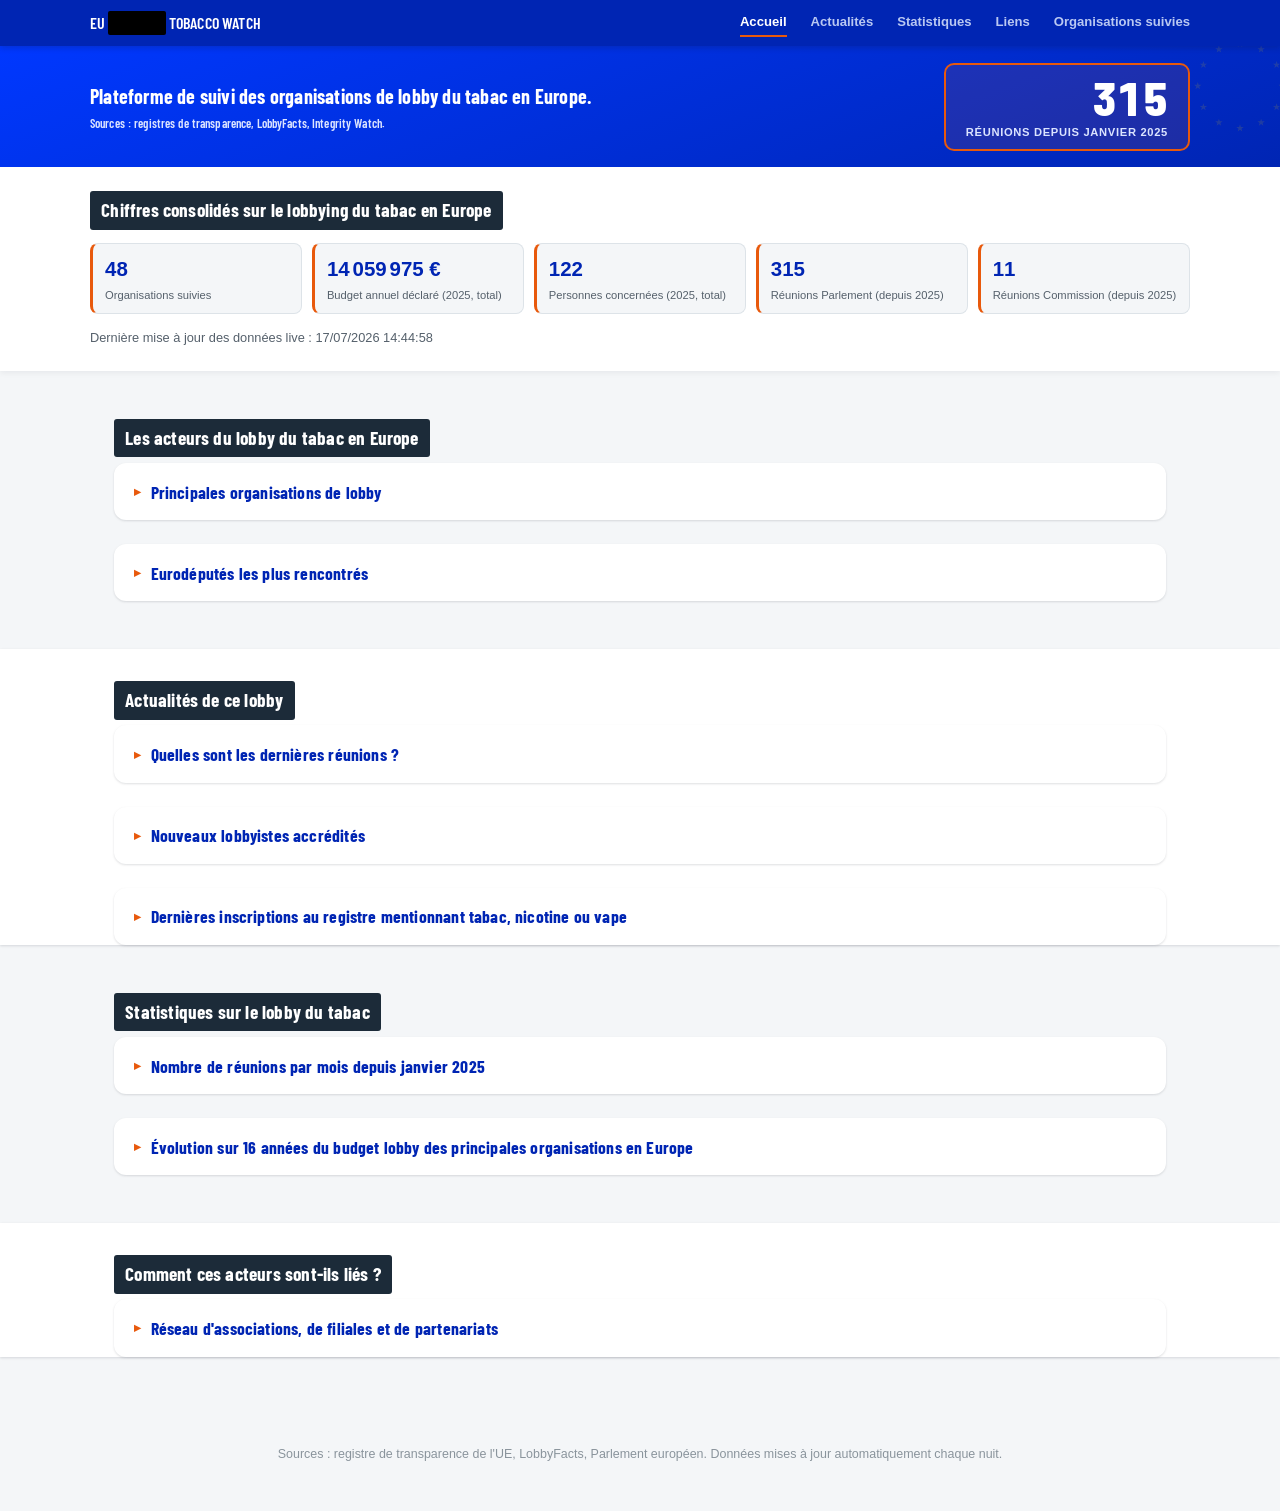
==== index.html @ c58e6724 "Ajoute la section "Comment ces acteurs sont-ils liés ?" (graphe D3) Nouvelle bande (blanche, apres S" ====
<!doctype html>
<html lang="fr">
<head>
<meta charset="utf-8">
<meta name="viewport" content="width=device-width, initial-scale=1">
<title>EU Tobacco Lobby Watch</title>
<link rel="preconnect" href="https://fonts.googleapis.com">
<link rel="preconnect" href="https://fonts.gstatic.com" crossorigin>
<link href="https://fonts.googleapis.com/css2?family=Barlow+Condensed:wght@600;700&display=swap" rel="stylesheet">
<link rel="stylesheet" href="styles.css">
<script src="https://d3js.org/d3.v7.min.js"></script>
<style>
  table.meps-table tbody td.rank {
    font-weight: 700;
    color: var(--blue-dark);
    width: 3rem;
  }
  .chart-axis-line { stroke: var(--grey-border); stroke-width: 1; }
</style>
</head>
<body>

<nav class="site-nav" id="top">
  <div class="banner-inner">
    <a href="index.html" class="nav-brand">EU <span class="redacted">████</span> TOBACCO WATCH</a>
    <div class="nav-links">
      <a href="#top" class="nav-link active">Accueil</a>
      <a href="#actualites" class="nav-link">Actualités</a>
      <a href="#statistiques" class="nav-link">Statistiques</a>
      <a href="#liens" class="nav-link">Liens</a>
      <a href="organisations.html" class="nav-link">Organisations suivies</a>
    </div>
  </div>
</nav>

<div class="banner">
  <svg class="banner-watermark" viewBox="0 0 200 200" aria-hidden="true" focusable="false">
    <defs>
      <polygon id="eu-star" points="0,-6 1.4,-1.9 5.7,-1.9 2.3,0.7 3.5,4.9 0,2.3 -3.5,4.9 -2.3,0.7 -5.7,-1.9 -1.4,-1.9" fill="#FFD700"/>
    </defs>
    <use href="#eu-star" transform="translate(100,35)"/>
    <use href="#eu-star" transform="translate(132.5,43.7)"/>
    <use href="#eu-star" transform="translate(156.3,67.5)"/>
    <use href="#eu-star" transform="translate(165,100)"/>
    <use href="#eu-star" transform="translate(156.3,132.5)"/>
    <use href="#eu-star" transform="translate(132.5,156.3)"/>
    <use href="#eu-star" transform="translate(100,165)"/>
    <use href="#eu-star" transform="translate(67.5,156.3)"/>
    <use href="#eu-star" transform="translate(43.7,132.5)"/>
    <use href="#eu-star" transform="translate(35,100)"/>
    <use href="#eu-star" transform="translate(43.7,67.5)"/>
    <use href="#eu-star" transform="translate(67.5,43.7)"/>
  </svg>
  <div class="banner-inner banner-inner-with-counter">
    <div>
      <p class="banner-lead">Plateforme de suivi des organisations de lobby du tabac en Europe.</p>
      <p class="banner-sub">Sources : registres de transparence, LobbyFacts, Integrity Watch.</p>
    </div>
    <div class="banner-counter">
      <div class="banner-counter-value" id="banner-counter-value">0</div>
      <div class="banner-counter-label">réunions depuis janvier 2025</div>
    </div>
  </div>
</div>

<div class="stats-banner">
  <div class="banner-inner">
    <h2>Chiffres consolidés sur le lobbying du tabac en Europe</h2>
    <div class="stats" id="stats"></div>
    <p class="updated-note" id="updated-note"></p>
  </div>
</div>

<main class="page-bands">
  <div class="page-band page-band-grey">
  <div class="page-band-inner">
  <section id="acteurs">
    <h2>Les acteurs du lobby du tabac en Europe</h2>

    <div class="card">
      <button class="collapsible-toggle" id="orgs-preview-toggle" aria-expanded="false">
        <span class="collapsible-icon">▸</span>
        <span class="title-stamp">Principales organisations de lobby</span>
      </button>
      <div class="collapsible-body" id="orgs-preview-body">
        <p class="section-intro">Les 5 organisations suivies au budget annuel déclaré le plus élevé. Cliquez sur une ligne pour voir sa fiche détaillée.</p>
        <div style="overflow: hidden; border-radius: 12px;">
          <table>
            <thead>
              <tr>
                <th>Organisation</th>
                <th>Type</th>
                <th class="num">Budget annuel (borne haute)</th>
                <th class="num">Personnes</th>
                <th class="num">Cabinets</th>
                <th class="num">Réunions PE (2025+)</th>
                <th class="num">Réunions Commission (2025+)</th>
              </tr>
            </thead>
            <tbody id="orgs-preview-table-body"></tbody>
          </table>
        </div>
        <p style="margin: 1rem 0 0;"><a class="register-link" href="organisations.html">Voir toutes les organisations →</a></p>
      </div>
    </div>

    <div class="card" style="margin-top: 1.5rem;">
      <button class="collapsible-toggle" id="meps-toggle" aria-expanded="false">
        <span class="collapsible-icon">▸</span>
        <span class="title-stamp">Eurodéputés les plus rencontrés</span>
      </button>
      <div class="collapsible-body" id="meps-body">
        <p class="section-intro">Top 20 des eurodéputés ayant déclaré le plus de réunions avec les organisations suivies, toutes organisations confondues, depuis le 1er janvier 2025. Cliquez sur un eurodéputé pour voir le détail de sa réunion la plus récente.</p>
        <div class="meps-columns">
          <div class="meps-column-left">
            <div style="overflow: hidden; border-radius: 12px;">
              <table class="meps-table">
                <thead>
                  <tr>
                    <th>Rang</th>
                    <th>Eurodéputé</th>
                    <th class="num">Réunions</th>
                  </tr>
                </thead>
                <tbody id="meps-table-body"></tbody>
              </table>
            </div>
            <div class="table-toggle-wrapper" id="meps-toggle-wrapper">
              <button class="toggle-btn" id="toggle-meps-btn"></button>
            </div>
          </div>
          <div class="meps-column-right">
            <p class="pie-chart-label">Répartition par nationalité des eurodéputés rencontrés</p>
            <div id="mep-nationality-chart"></div>
          </div>
        </div>
      </div>
    </div>
  </section>
  </div>
  </div>

  <div class="page-band page-band-white">
  <div class="page-band-inner">
  <section id="actualites">
    <h2>Actualités de ce lobby</h2>

    <div class="card">
      <button class="collapsible-toggle" id="meetings-toggle" aria-expanded="false">
        <span class="collapsible-icon">▸</span>
        <span class="title-stamp">Quelles sont les dernières réunions ?</span>
      </button>
      <div class="collapsible-body" id="meetings-body">
        <p class="section-intro">
          Les réunions les plus récentes déclarées par des lobbies concernant le tabac : réunions
          des organisations suivies (Parlement et Commission) et réunions trouvées par recherche mot-clé
          impliquant d'autres acteurs. Cliquez sur une réunion pour voir le détail.
        </p>
        <div class="meetings-list" id="latest-meetings"></div>
        <div class="table-toggle-wrapper" id="meetings-toggle-wrapper">
          <button class="toggle-btn" id="toggle-meetings-btn"></button>
        </div>
      </div>
    </div>

    <div class="card" style="margin-top: 1.5rem;">
      <button class="collapsible-toggle" id="accreditations-toggle" aria-expanded="false">
        <span class="collapsible-icon">▸</span>
        <span class="title-stamp">Nouveaux lobbyistes accrédités</span>
      </button>
      <div class="collapsible-body" id="accreditations-body">
        <p class="section-intro">
          Les 3 personnes les plus récemment accréditées pour l'accès aux bâtiments du Parlement européen, tous
          organismes confondus parmi nos 48 organisations suivies, classées par date de début d'accréditation.
        </p>
        <div class="card" style="overflow: hidden;">
          <table>
            <thead>
              <tr>
                <th>Personne</th>
                <th>Organisation</th>
                <th>Date de début</th>
              </tr>
            </thead>
            <tbody id="new-accreditations-table-body"></tbody>
          </table>
        </div>
      </div>
    </div>

    <div class="card" style="margin-top: 1.5rem;">
      <button class="collapsible-toggle" id="new-registrants-toggle" aria-expanded="false">
        <span class="collapsible-icon">▸</span>
        <span class="title-stamp">Dernières inscriptions au registre mentionnant tabac, nicotine ou vape</span>
      </button>
      <div class="collapsible-body" id="new-registrants-body">
        <p class="section-intro">
          Les 3 organisations les plus récemment inscrites au registre de transparence de l'UE dont le nom ou
          l'objet déclaré mentionne tabac/nicotine/vape, classées par date d'inscription (recherche sur tout
          l'historique du registre, pas seulement les toutes dernières inscriptions). Veille brute,
          <strong>tous types d'acteurs confondus</strong> : cette liste n'est pas triée par type d'acteur et peut
          donc contenir aussi bien des organisations industrielles, des ONG de santé publique que des acteurs
          neutres. Aucun champ du registre ne permet de distinguer ces catégories de façon fiable (voir
          NOTES.md).
        </p>
        <div class="card" style="overflow: hidden;">
          <table>
            <thead>
              <tr>
                <th>Organisation</th>
                <th>Date d'inscription</th>
              </tr>
            </thead>
            <tbody id="new-registrants-table-body"></tbody>
          </table>
        </div>
      </div>
    </div>
  </section>
  </div>
  </div>

  <div class="page-band page-band-grey">
  <div class="page-band-inner">
  <section id="statistiques">
    <h2>Statistiques sur le lobby du tabac</h2>

    <div class="card">
      <button class="collapsible-toggle" id="monthly-chart-toggle" aria-expanded="false">
        <span class="collapsible-icon">▸</span>
        <span class="title-stamp">Nombre de réunions par mois depuis janvier 2025</span>
      </button>
      <div class="collapsible-body" id="monthly-chart-body">
        <p class="section-intro">Réunions déclarées chaque mois par les organisations suivies, Parlement européen et Commission confondus (un point = le nombre de réunions ce mois-là, pas un cumul).</p>
        <div class="chart-wrapper">
          <div id="monthly-chart"></div>
        </div>
      </div>
    </div>

    <div class="card" style="margin-top: 1.5rem;">
      <button class="collapsible-toggle" id="budget-chart-toggle" aria-expanded="false">
        <span class="collapsible-icon">▸</span>
        <span class="title-stamp" id="budget-chart-heading">Évolution du budget lobby des principales organisations en Europe</span>
      </button>
      <div class="collapsible-body" id="budget-chart-body">
        <p class="section-intro">Historique du budget annuel déclaré par cinq organisations parmi les plus actives, tel que publié par LobbyFacts.</p>
        <div class="chart-wrapper">
          <div id="budget-chart"></div>
        </div>
        <p class="section-intro">
          Ces chiffres correspondent à la borne basse des fourchettes de budget déclarées par les organisations,
          telle que publiée par LobbyFacts pour chaque année. Le total affiché en page d'accueil utilise la borne
          haute de la fourchette la plus récente ; aucun historique n'existe pour cette borne haute sur les années
          passées, les deux chiffres ne sont donc pas directement comparables.
        </p>
        <p class="updated-note" id="budget-updated-note"></p>
      </div>
    </div>
  </section>
  </div>
  </div>

  <div class="page-band page-band-white">
  <div class="page-band-inner">
  <section id="liens">
    <h2>Comment ces acteurs sont-ils liés ?</h2>

    <div class="card">
      <button class="collapsible-toggle" id="org-links-toggle" aria-expanded="false">
        <span class="collapsible-icon">▸</span>
        <span class="title-stamp">Réseau d'associations, de filiales et de partenariats</span>
      </button>
      <div class="collapsible-body" id="org-links-body">
        <p class="section-intro">
          Liens identifiés entre organisations suivies : appartenance à une même association ou fédération,
          filiation capitalistique, ou partenariat déclaré. Construit à partir du texte brut de trois champs
          de la fiche officielle de chaque organisation sur le registre de transparence de l'UE ("associations,
          (con)fédérations, réseaux...", "membres et organisations affiliées/partenaires", "intermédiaires"),
          complété dans quelques cas par une vérification indépendante en dehors du registre lorsque celui-ci
          semblait obsolète ou incomplet (voir légende). Faites glisser un nœud pour le déplacer, pincez/zoomez
          pour naviguer, cliquez sur une organisation pour mettre en évidence ses liens directs.
        </p>
        <div class="graph-wrapper">
          <svg id="org-links-graph"></svg>
        </div>
        <div class="chart-legend" id="org-links-legend"></div>
        <div class="table-toggle-wrapper" id="org-links-toggle-wrapper">
          <button class="toggle-btn" id="toggle-org-links-btn"></button>
        </div>
        <div class="org-links-detail" id="org-links-detail"></div>
      </div>
    </div>
  </section>
  </div>
  </div>
</main>

<footer>
  Sources : registre de transparence de l'UE, LobbyFacts, Parlement européen.
  Données mises à jour automatiquement chaque nuit.
</footer>

<script src="common.js"></script>
<script>
function renderStats(aggregate, nbEntities) {
  const stats = document.getElementById('stats');
  const tiles = [
    { value: nbEntities, label: 'Organisations suivies', href: 'organisations.html' },
    { value: formatEuro(aggregate.budget_high_total) || '—', label: 'Budget annuel déclaré (2025, total)' },
    { value: aggregate.people_involved_total ?? '—', label: 'Personnes concernées (2025, total)' },
    { value: aggregate.ep_meetings_since_2025_total ?? '—', label: 'Réunions Parlement (depuis 2025)' },
    { value: aggregate.ec_meetings_since_2025_total ?? '—', label: 'Réunions Commission (depuis 2025)' },
  ];
  stats.innerHTML = tiles.map(t => {
    const tag = t.href ? 'a' : 'div';
    const hrefAttr = t.href ? ` href="${t.href}"` : '';
    const cls = t.href ? 'stat-tile stat-tile-link' : 'stat-tile';
    return `
    <${tag} class="${cls}"${hrefAttr}>
      <div class="value">${t.value}</div>
      <div class="label">${t.label}</div>
    </${tag}>
  `;
  }).join('');
}

const INITIAL_ORG_PREVIEW_COUNT = 5;
const INITIAL_MEP_COUNT = 3;
const TOP_MEP_COUNT = 20;
const INITIAL_MEETINGS_COUNT = 5;
const MEETINGS_LIMIT = 20;

/* ---------- Graphique réunions par mois ---------- */

const MONTH_LABELS_FR = ['janv.', 'févr.', 'mars', 'avr.', 'mai', 'juin', 'juil.', 'août', 'sept.', 'oct.', 'nov.', 'déc.'];

function computeMonthlyMeetingCounts(orgs, epOutsideList, ecOutsideList) {
  const counts = new Map();

  const now = new Date();
  const endYear = now.getFullYear();
  const endMonth = now.getMonth() + 1;

  const months = [];
  for (let y = 2025, m = 1; y < endYear || (y === endYear && m <= endMonth); m++) {
    if (m > 12) { m = 1; y++; }
    months.push(`${y}-${String(m).padStart(2, '0')}`);
  }
  months.forEach(key => counts.set(key, 0));

  orgs.forEach(org => {
    org.epMeetingsList.concat(org.ecMeetingsList).forEach(meeting => {
      if (!meeting.date) return;
      const key = meeting.date.slice(0, 7);
      if (counts.has(key)) counts.set(key, counts.get(key) + 1);
    });
  });

  (epOutsideList || []).forEach(m => {
    if (!m.date || (m.attendees || []).some(isExcludedFromLobbySearch)) return;
    const key = m.date.slice(0, 7);
    if (counts.has(key)) counts.set(key, counts.get(key) + 1);
  });

  (ecOutsideList || []).forEach(m => {
    if (!m.date || isExcludedFromLobbySearch(m.org)) return;
    const key = m.date.slice(0, 7);
    if (counts.has(key)) counts.set(key, counts.get(key) + 1);
  });

  return months.map(key => {
    const [year, month] = key.split('-');
    return { key, label: `${MONTH_LABELS_FR[Number(month) - 1]} ${year.slice(2)}`, count: counts.get(key) };
  });
}

function renderMonthlyChart(monthlyData) {
  const container = document.getElementById('monthly-chart');

  if (!monthlyData.length) {
    container.innerHTML = '<p class="muted">Aucune réunion disponible sur la période.</p>';
    return;
  }

  const maxCount = Math.max(...monthlyData.map(d => d.count), 1);
  const yMax = Math.ceil(maxCount / 5) * 5 || 5;
  const TICK_COUNT = 5;

  const paddingLeft = 40;
  const paddingRight = 24;
  const paddingTop = 20;
  const paddingBottom = 46;
  const chartHeight = 220;
  const step = 44;
  const width = paddingLeft + paddingRight + (monthlyData.length - 1) * step;
  const height = paddingTop + chartHeight + paddingBottom;

  const xFor = i => paddingLeft + i * step;
  const yFor = value => paddingTop + chartHeight - (value / yMax) * chartHeight;

  let gridlines = '';
  for (let t = 0; t <= TICK_COUNT; t++) {
    const value = (yMax / TICK_COUNT) * t;
    const y = yFor(value);
    gridlines += `
      <line class="chart-axis-line" x1="${paddingLeft}" y1="${y.toFixed(1)}" x2="${(width - paddingRight).toFixed(1)}" y2="${y.toFixed(1)}" />
      <text class="chart-axis-label" x="${(paddingLeft - 8).toFixed(1)}" y="${(y + 3).toFixed(1)}" text-anchor="end">${Math.round(value)}</text>
    `;
  }

  let xLabels = '';
  monthlyData.forEach((d, i) => {
    xLabels += `<text class="chart-axis-label" x="${xFor(i).toFixed(1)}" y="${(paddingTop + chartHeight + 18).toFixed(1)}" text-anchor="middle" transform="rotate(-45 ${xFor(i).toFixed(1)} ${(paddingTop + chartHeight + 14).toFixed(1)})">${d.label}</text>`;
  });

  const points = monthlyData.map((d, i) => ({ x: xFor(i), y: yFor(d.count), label: d.label, count: d.count }));
  const polylinePoints = points.map(p => `${p.x.toFixed(1)},${p.y.toFixed(1)}`).join(' ');
  const circles = points.map(p => `<circle cx="${p.x.toFixed(1)}" cy="${p.y.toFixed(1)}" r="3.5" fill="#0038FF"><title>${p.label} : ${p.count} réunion${p.count === 1 ? '' : 's'}</title></circle>`).join('');

  container.innerHTML = `
    <svg viewBox="0 0 ${width} ${height}" xmlns="http://www.w3.org/2000/svg" class="chart-svg-container" style="width: 100%; height: auto;">
      ${gridlines}
      <polyline points="${polylinePoints}" fill="none" stroke="#0038FF" stroke-width="2.5" />
      ${circles}
      ${xLabels}
    </svg>
  `;
}

/* ---------- Graphique budget des organisations pilotes ---------- */

const PILOT_ORGS = [
  { registerId: '51925911965-76', name: 'Philip Morris International', color: '#0038FF' },
  { registerId: '2427500988-58', name: 'British American Tobacco', color: '#e8590c' },
  { registerId: '62460931291-40', name: 'Imperial Brands', color: '#10b981' },
  { registerId: '71175716023-03', name: 'JT International', color: '#7c3aed' },
  { registerId: '1496873833-97', name: 'Tobacco Europe AISBL', color: '#d63384' },
];

function niceCeil(value) {
  if (value <= 0) return 1;
  const exponent = Math.floor(Math.log10(value));
  const base = Math.pow(10, exponent);
  const fraction = value / base;
  const niceFractions = [1, 1.5, 2, 2.5, 3, 4, 5, 6, 8, 10];
  const niceFraction = niceFractions.find(f => f >= fraction) || 10;
  return niceFraction * base;
}

function formatCompactEuro(value) {
  if (value >= 1e6) return `${(value / 1e6).toFixed(1)}M€`;
  return `${Math.round(value / 1000)}k€`;
}

function renderPilotBudgetChart(organisations) {
  const container = document.getElementById('budget-chart');
  const heading = document.getElementById('budget-chart-heading');

  const series = PILOT_ORGS.map(org => {
    const entry = organisations[org.registerId];
    const byYear = (entry && entry.budget_by_year && typeof entry.budget_by_year === 'object' && !Array.isArray(entry.budget_by_year))
      ? entry.budget_by_year
      : {};
    return Object.assign({}, org, { byYear });
  });

  const yearsSet = new Set();
  series.forEach(s => Object.keys(s.byYear).forEach(y => yearsSet.add(y)));
  const years = Array.from(yearsSet).sort((a, b) => Number(a) - Number(b));

  heading.textContent = years.length
    ? `Évolution sur ${years.length} années du budget lobby des principales organisations en Europe`
    : `Évolution du budget lobby des principales organisations en Europe`;

  if (!years.length) {
    container.innerHTML = '<p class="muted">Aucune donnée d\'historique de budget disponible.</p>';
    return;
  }

  const totalByYear = {};
  years.forEach(year => {
    totalByYear[year] = series.reduce((sum, s) => sum + (typeof s.byYear[year] === 'number' ? s.byYear[year] : 0), 0);
  });
  const totalSeries = { name: 'Total des 5 organisations', color: '#1c2b39', byYear: totalByYear, dashed: true };

  const allValues = series.flatMap(s => years.map(y => s.byYear[y]).filter(v => typeof v === 'number'))
    .concat(years.map(y => totalByYear[y]));
  const yMax = niceCeil(Math.max(...allValues, 1));
  const TICK_COUNT = 5;

  const paddingLeft = 56;
  const paddingRight = 24;
  const paddingTop = 20;
  const paddingBottom = 46;
  const chartHeight = 260;
  const step = 56;
  const width = paddingLeft + paddingRight + (years.length - 1) * step;
  const height = paddingTop + chartHeight + paddingBottom;

  const xFor = i => paddingLeft + i * step;
  const yFor = value => paddingTop + chartHeight - (value / yMax) * chartHeight;

  let gridlines = '';
  for (let t = 0; t <= TICK_COUNT; t++) {
    const value = (yMax / TICK_COUNT) * t;
    const y = yFor(value);
    gridlines += `
      <line class="chart-axis-line" x1="${paddingLeft}" y1="${y.toFixed(1)}" x2="${(width - paddingRight).toFixed(1)}" y2="${y.toFixed(1)}" />
      <text class="chart-axis-label" x="${(paddingLeft - 8).toFixed(1)}" y="${(y + 3).toFixed(1)}" text-anchor="end">${formatCompactEuro(value)}</text>
    `;
  }

  let xLabels = '';
  years.forEach((year, i) => {
    xLabels += `<text class="chart-axis-label" x="${xFor(i).toFixed(1)}" y="${(paddingTop + chartHeight + 18).toFixed(1)}" text-anchor="middle">${year}</text>`;
  });

  let linesAndPoints = '';
  const drawSeries = allSeries => allSeries.forEach(s => {
    let currentRun = [];
    const strokeWidth = s.dashed ? 3.5 : 2.5;
    const dashAttr = s.dashed ? ' stroke-dasharray="7 5"' : '';

    const flushRun = () => {
      if (currentRun.length > 1) {
        const points = currentRun.map(p => `${p.x.toFixed(1)},${p.y.toFixed(1)}`).join(' ');
        linesAndPoints += `<polyline points="${points}" fill="none" stroke="${s.color}" stroke-width="${strokeWidth}"${dashAttr} />`;
      }
      currentRun.forEach(p => {
        linesAndPoints += `<circle cx="${p.x.toFixed(1)}" cy="${p.y.toFixed(1)}" r="3.5" fill="${s.color}"><title>${s.name} — ${p.year} : ${formatEuro(p.value)}</title></circle>`;
      });
      currentRun = [];
    };

    years.forEach((year, i) => {
      const value = s.byYear[year];
      if (typeof value === 'number') {
        currentRun.push({ x: xFor(i), y: yFor(value), year, value });
      } else {
        flushRun();
      }
    });
    flushRun();
  });

  drawSeries(series);
  drawSeries([totalSeries]);

  container.innerHTML = `
    <svg viewBox="0 0 ${width} ${height}" xmlns="http://www.w3.org/2000/svg" class="chart-svg-container" style="width: 100%; height: auto;">
      ${gridlines}
      ${linesAndPoints}
      ${xLabels}
    </svg>
    <div class="chart-legend">
      ${series.concat([totalSeries]).map(s => `<span class="chart-legend-item">${
        s.dashed
          ? `<span class="chart-legend-dash" style="border-color:${s.color}"></span>`
          : `<span class="chart-legend-dot" style="background:${s.color}"></span>`
      }${s.name}</span>`).join('')}
    </div>
  `;
}

/* ---------- Graphe reseau (section Liens entre organisations) ---------- */

const ORG_LINKS_SECTION_COLORS = {
  'Tobacco Business Organisations': '#0038FF',
  'Harm reduction organisations': '#e8590c',
};

function orgLinksSectionColor(section) {
  const key = Object.keys(ORG_LINKS_SECTION_COLORS).find(k => (section || '').startsWith(k));
  return key ? ORG_LINKS_SECTION_COLORS[key] : '#8a949c';
}

function orgLinksNodeRadius(d) {
  return 5 + Math.min(d.degree, 8) * 1.8;
}

let orgLinksData = null;
let orgLinksSelections = null;
const orgLinksState = { selectedId: null, showIsolated: false };

function renderOrgLinksLegend() {
  document.getElementById('org-links-legend').innerHTML = `
    <span class="chart-legend-item"><span class="chart-legend-dot" style="background:${ORG_LINKS_SECTION_COLORS['Tobacco Business Organisations']}"></span>Organisation de lobbying du tabac</span>
    <span class="chart-legend-item"><span class="chart-legend-dot" style="background:${ORG_LINKS_SECTION_COLORS['Harm reduction organisations']}"></span>Acteur "réduction des risques" / nicotine</span>
    <span class="chart-legend-item"><span class="chart-legend-line"></span>Lien confirmé sur la fiche officielle du registre de transparence</span>
    <span class="chart-legend-item"><span class="chart-legend-dash"></span>Lien confirmé uniquement par une vérification externe (hors registre — source citée au clic)</span>
  `;
}

function selectOrgLinksNode(id) {
  orgLinksState.selectedId = (orgLinksState.selectedId === id) ? null : id;
  applyOrgLinksHighlight();
  renderOrgLinksDetail();
}

function applyOrgLinksHighlight() {
  if (!orgLinksSelections) return;
  const { nodeSel, linkSel, labelSel, links } = orgLinksSelections;
  const selectedId = orgLinksState.selectedId;
  if (!selectedId) {
    nodeSel.classed('dimmed', false).classed('active', false);
    linkSel.classed('dimmed', false).classed('active', false);
    labelSel.classed('dimmed', false);
    return;
  }
  const connected = new Set([selectedId]);
  links.forEach(l => {
    if (l.source.id === selectedId) connected.add(l.target.id);
    if (l.target.id === selectedId) connected.add(l.source.id);
  });
  nodeSel.classed('dimmed', d => !connected.has(d.id)).classed('active', d => d.id === selectedId);
  labelSel.classed('dimmed', d => !connected.has(d.id));
  linkSel
    .classed('dimmed', d => d.source.id !== selectedId && d.target.id !== selectedId)
    .classed('active', d => d.source.id === selectedId || d.target.id === selectedId);
}

function renderOrgLinksDetail() {
  const panel = document.getElementById('org-links-detail');
  const id = orgLinksState.selectedId;
  if (!id || !orgLinksData) {
    panel.classList.remove('open');
    panel.innerHTML = '';
    return;
  }
  const allNodes = orgLinksData.nodes.concat(orgLinksData.isolated_nodes);
  const node = allNodes.find(n => n.id === id);
  if (!node) return;

  const related = orgLinksData.links.filter(l => l.source === id || l.target === id);
  const items = related.map(l => {
    const otherId = l.source === id ? l.target : l.source;
    const other = allNodes.find(n => n.id === otherId);
    const isExterne = l.style === 'dashed';
    return `<li><strong>${other ? other.name : otherId}</strong> — ${l.link_type}
      <span class="link-source-badge ${isExterne ? 'externe' : 'registre'}">${isExterne ? 'vérification externe' : 'registre officiel'}</span></li>`;
  }).join('');

  panel.innerHTML = `
    <h4>${node.name}</h4>
    <ul>${items || '<li class="muted">Aucun lien identifié.</li>'}</ul>
  `;
  panel.classList.add('open');
}

function renderOrgLinksGraph(data) {
  const svgEl = document.getElementById('org-links-graph');
  const width = 880;
  const height = 520;

  const nodes = data.nodes.map(d => Object.assign({}, d));
  const extraNodes = orgLinksState.showIsolated ? data.isolated_nodes.map(d => Object.assign({}, d)) : [];
  const allNodes = nodes.concat(extraNodes);
  const links = data.links.map(d => Object.assign({}, d));

  const svg = d3.select(svgEl);
  svg.selectAll('*').remove();
  svg.attr('viewBox', `0 0 ${width} ${height}`).attr('xmlns', 'http://www.w3.org/2000/svg');

  const zoomLayer = svg.append('g').attr('class', 'zoom-layer');
  svg.call(
    d3.zoom()
      .scaleExtent([0.4, 4])
      .on('zoom', (event) => zoomLayer.attr('transform', event.transform))
  );
  svg.on('click', () => selectOrgLinksNode(null));

  const linkSel = zoomLayer.append('g').attr('class', 'links')
    .selectAll('line')
    .data(links)
    .join('line')
    .attr('class', d => 'org-link-line' + (d.style === 'dashed' ? ' dashed' : ''));
  linkSel.append('title').text(d => d.link_type);

  const nodeSel = zoomLayer.append('g').attr('class', 'nodes')
    .selectAll('circle')
    .data(allNodes, d => d.id)
    .join('circle')
    .attr('class', 'org-node-circle')
    .attr('r', orgLinksNodeRadius)
    .attr('fill', d => orgLinksSectionColor(d.section))
    .on('click', (event, d) => { event.stopPropagation(); selectOrgLinksNode(d.id); });
  nodeSel.append('title').text(d => `${d.name} — ${d.degree} lien${d.degree === 1 ? '' : 's'}`);

  const labelSel = zoomLayer.append('g').attr('class', 'labels')
    .selectAll('text')
    .data(allNodes, d => d.id)
    .join('text')
    .attr('class', 'org-node-label')
    .attr('dy', 3)
    .text(d => d.label);

  const simulation = d3.forceSimulation(allNodes)
    .force('link', d3.forceLink(links).id(d => d.id).distance(85).strength(0.35))
    .force('charge', d3.forceManyBody().strength(-220))
    .force('center', d3.forceCenter(width / 2, height / 2))
    .force('collide', d3.forceCollide(d => orgLinksNodeRadius(d) + 6))
    .force('x', d3.forceX(width / 2).strength(0.04))
    .force('y', d3.forceY(height / 2).strength(0.04));

  simulation.on('tick', () => {
    linkSel
      .attr('x1', d => d.source.x).attr('y1', d => d.source.y)
      .attr('x2', d => d.target.x).attr('y2', d => d.target.y);
    nodeSel.attr('cx', d => d.x).attr('cy', d => d.y);
    labelSel.attr('x', d => d.x + orgLinksNodeRadius(d) + 4).attr('y', d => d.y);
  });

  nodeSel.call(
    d3.drag()
      .on('start', (event, d) => { if (!event.active) simulation.alphaTarget(0.3).restart(); d.fx = d.x; d.fy = d.y; })
      .on('drag', (event, d) => { d.fx = event.x; d.fy = event.y; })
      .on('end', (event, d) => { if (!event.active) simulation.alphaTarget(0); d.fx = null; d.fy = null; })
  );

  orgLinksSelections = { nodeSel, linkSel, labelSel, links };
  applyOrgLinksHighlight();
}

(async function init() {
  setupCollapsible('orgs-preview-toggle', 'orgs-preview-body');
  setupCollapsible('meetings-toggle', 'meetings-body');
  setupCollapsible('meps-toggle', 'meps-body');
  setupCollapsible('monthly-chart-toggle', 'monthly-chart-body');
  setupCollapsible('budget-chart-toggle', 'budget-chart-body');
  setupCollapsible('accreditations-toggle', 'accreditations-body');
  setupCollapsible('new-registrants-toggle', 'new-registrants-body');
  setupCollapsible('org-links-toggle', 'org-links-body');

  let orgs = [];
  try {
    const { entities, liveData } = await loadData();
    orgs = entities.map(e => mergeOrg(e, liveData));
    const sortedByBudget = [...orgs].sort((a, b) => (b.budgetHigh ?? -1) - (a.budgetHigh ?? -1));

    const aggregate = liveData._aggregate || {};
    const epOutside = aggregate.ep_meetings_outside_our_46;
    const ecOutside = aggregate.ec_meetings_outside_our_46;
    const combinedTotals = computeCombinedMeetingTotals(aggregate, epOutside, ecOutside);
    renderStats(combinedTotals, entities.length);
    animateCounter(
      document.getElementById('banner-counter-value'),
      (combinedTotals.ep_meetings_since_2025_total || 0) + (combinedTotals.ec_meetings_since_2025_total || 0),
      1800
    );

    const latest = computeLatestMeetings(orgs, epOutside, ecOutside, MEETINGS_LIMIT);
    renderLatestMeetings(latest, 'latest-meetings', INITIAL_MEETINGS_COUNT);
    setupTableToggle({
      tbodyId: 'latest-meetings',
      wrapperId: 'meetings-toggle-wrapper',
      btnId: 'toggle-meetings-btn',
      total: latest.length,
      initialCount: INITIAL_MEETINGS_COUNT,
      labelPrefix: `Voir les ${latest.length} dernières réunions`,
      appendTotal: false,
    });

    const top5ByBudget = sortedByBudget.slice(0, INITIAL_ORG_PREVIEW_COUNT);
    renderOrgTable(top5ByBudget, 'orgs-preview-table-body', top5ByBudget.length);

    const topMeps = computeTopMeps(orgs, TOP_MEP_COUNT, epOutside);
    renderTopMeps(topMeps, 'meps-table-body', INITIAL_MEP_COUNT);
    setupTableToggle({
      tbodyId: 'meps-table-body',
      wrapperId: 'meps-toggle-wrapper',
      btnId: 'toggle-meps-btn',
      total: topMeps.length,
      initialCount: INITIAL_MEP_COUNT,
      labelPrefix: 'Voir tous les eurodéputés',
    });

    renderMonthlyChart(computeMonthlyMeetingCounts(orgs, epOutside, ecOutside));

    renderNewAccreditations(computeRecentAccreditations(orgs, 3), 'new-accreditations-table-body');
    renderNewRegistrants((aggregate.new_tobacco_registrants || []).slice(0, 3), 'new-registrants-table-body');

    const updatedAt = aggregate.computed_at ? new Date(aggregate.computed_at) : null;
    document.getElementById('updated-note').textContent = updatedAt
      ? `Dernière mise à jour des données live : ${updatedAt.toLocaleString('fr-FR')}`
      : 'Date de dernière mise à jour inconnue.';
  } catch (err) {
    document.getElementById('latest-meetings').innerHTML =
      `<div class="meeting-item"><span class="muted">Erreur de chargement des données : ${err.message}</span></div>`;
    document.getElementById('monthly-chart').innerHTML =
      `<p class="muted">Erreur de chargement des données : ${err.message}</p>`;
  }

  try {
    const mepCountriesRes = await fetch('data/mep_countries.json');
    const mepCountriesData = await mepCountriesRes.json();
    const breakdown = computeMepNationalityBreakdown(orgs, mepCountriesData.meps || {});
    renderNationalityPieChart(breakdown, 'mep-nationality-chart');
  } catch (err) {
    document.getElementById('mep-nationality-chart').innerHTML =
      `<p class="muted">Erreur de chargement des données : ${err.message}</p>`;
  }

  try {
    const budgetRes = await fetch('data/budget_history.json');
    const budgetData = await budgetRes.json();
    renderPilotBudgetChart(budgetData.organisations || {});

    const computedAt = budgetData.computed_at ? new Date(budgetData.computed_at) : null;
    document.getElementById('budget-updated-note').textContent = computedAt
      ? `Historique de budget calculé le : ${computedAt.toLocaleString('fr-FR')}`
      : '';
  } catch (err) {
    document.getElementById('budget-chart').innerHTML =
      `<p class="muted">Erreur de chargement de l'historique de budget : ${err.message}</p>`;
  }

  try {
    const orgLinksRes = await fetch('data/org_links.json');
    orgLinksData = await orgLinksRes.json();
    renderOrgLinksLegend();

    const toggleBtn = document.getElementById('toggle-org-links-btn');
    const toggleWrapper = document.getElementById('org-links-toggle-wrapper');
    const isolatedCount = (orgLinksData.isolated_nodes || []).length;
    if (isolatedCount) {
      toggleBtn.textContent = `Afficher aussi les ${isolatedCount} organisations sans lien connu`;
      toggleBtn.addEventListener('click', () => {
        orgLinksState.showIsolated = !orgLinksState.showIsolated;
        orgLinksState.selectedId = null;
        toggleBtn.textContent = orgLinksState.showIsolated
          ? 'Masquer les organisations sans lien connu'
          : `Afficher aussi les ${isolatedCount} organisations sans lien connu`;
        renderOrgLinksGraph(orgLinksData);
        renderOrgLinksDetail();
      });
    } else {
      toggleWrapper.style.display = 'none';
    }

    renderOrgLinksGraph(orgLinksData);
  } catch (err) {
    document.getElementById('org-links-graph').outerHTML =
      `<p class="muted">Erreur de chargement des données : ${err.message}</p>`;
  }

  if (location.hash) {
    const target = document.querySelector(location.hash);
    if (target) target.scrollIntoView();
  }
})();
</script>

</body>
</html>
---- styles.css ----
:root {
  --blue: #0038FF;
  --blue-dark: #0025b3;
  --orange: #e8590c;
  --orange-light: #ff8a3d;
  --grey-bg: #f4f6f8;
  --grey-border: #dde3e8;
  --text: #1c2b39;
  --muted: #55606b;
  --font-heading: "Barlow Condensed", "Segoe UI", Roboto, Helvetica, Arial, sans-serif;
}
* { box-sizing: border-box; }
html { scroll-behavior: smooth; }
body {
  margin: 0;
  font-family: "Segoe UI", Roboto, Helvetica, Arial, sans-serif;
  background: var(--grey-bg);
  color: var(--text);
  line-height: 1.5;
}

/* ---------- Menu de navigation ---------- */
.site-nav {
  background: var(--blue-dark);
  padding: 0.55rem 1.5rem;
  position: sticky;
  top: 0;
  z-index: 100;
  box-shadow: 0 2px 6px rgba(16, 24, 40, 0.2);
}
.site-nav .banner-inner {
  display: flex;
  align-items: center;
  justify-content: space-between;
  gap: 1rem;
  flex-wrap: wrap;
}
.nav-brand {
  font-family: var(--font-heading);
  font-weight: 600;
  font-size: 1rem;
  letter-spacing: 0.01em;
  color: #fff;
  text-decoration: none;
  white-space: nowrap;
}
.nav-links {
  display: flex;
  gap: 1.5rem;
  flex-wrap: wrap;
}
.nav-link {
  color: #b9c8f2;
  text-decoration: none;
  font-size: 0.82rem;
  font-weight: 700;
  padding: 0.2rem 0;
  border-bottom: 2px solid transparent;
}
.nav-link:hover { color: #fff; }
.nav-link.active { color: #fff; border-bottom-color: var(--orange); }

/* ---------- Bannière principale ---------- */
.banner {
  background: linear-gradient(160deg, var(--blue), var(--blue-dark));
  color: #fff;
  padding: 1.1rem 1.5rem 1rem;
  position: relative;
  overflow: hidden;
}
.banner-watermark {
  position: absolute;
  top: -25px;
  right: -25px;
  width: 130px;
  height: 130px;
  opacity: 0.12;
  pointer-events: none;
}
.banner-inner {
  max-width: 1100px;
  margin: 0 auto;
  position: relative;
  z-index: 1;
}
.banner h1 {
  margin: 0 0 0.15rem;
  font-size: clamp(1.05rem, 1.6vw, 1.3rem);
  font-family: var(--font-heading);
  font-weight: 700;
  letter-spacing: -0.01em;
}
.redacted {
  display: inline-block;
  background: #000;
  color: #000;
  padding: 0 0.35em;
  border-radius: 2px;
  user-select: none;
}
.banner .subtitle {
  margin: 0 0 0.25rem;
  font-size: clamp(0.8rem, 1vw, 0.88rem);
  color: #dbe4ff;
  font-weight: 600;
}
.banner .description {
  margin: 0;
  font-size: clamp(0.72rem, 0.9vw, 0.8rem);
  color: #dbe4ff;
  max-width: 65ch;
}
.banner-lead {
  margin: 0 0 0.2rem;
  font-family: var(--font-heading);
  font-size: clamp(1.05rem, 1.6vw, 1.25rem);
  font-weight: 700;
  letter-spacing: 0.01em;
  color: #fff;
}
.banner-sub {
  margin: 0;
  font-family: var(--font-heading);
  font-size: clamp(0.78rem, 0.95vw, 0.85rem);
  font-weight: 600;
  letter-spacing: 0.01em;
  color: #dbe4ff;
}
.banner-inner-with-counter {
  display: flex;
  justify-content: space-between;
  align-items: center;
  gap: 1.5rem;
  flex-wrap: wrap;
}
.banner-counter {
  flex: 0 0 auto;
  text-align: right;
  border: 2px solid var(--orange);
  border-radius: 10px;
  padding: 0.5rem 1.25rem;
  background: rgba(232, 89, 12, 0.12);
}
.banner-counter-value {
  font-family: var(--font-heading);
  font-weight: 800;
  font-size: clamp(2rem, 5vw, 3rem);
  line-height: 1;
  letter-spacing: 0.01em;
  color: #fff;
  font-variant-numeric: tabular-nums;
}
.banner-counter-label {
  margin-top: 0.2rem;
  font-size: 0.7rem;
  font-weight: 700;
  color: #dbe4ff;
  text-transform: uppercase;
  letter-spacing: 0.06em;
}
@media (max-width: 720px) {
  .banner-inner-with-counter {
    justify-content: center;
    text-align: center;
  }
  .banner-counter {
    text-align: center;
  }
}

/* ---------- Bandeau chiffres agrégés ---------- */
.stats-banner {
  background: #fff;
  padding: 1.5rem;
  box-shadow: 0 2px 6px rgba(16, 24, 40, 0.06);
}
.stats-banner h2 {
  display: inline-block;
  font-family: var(--font-heading);
  font-size: 1.2rem;
  font-weight: 700;
  letter-spacing: 0.01em;
  color: #fff;
  background: var(--text);
  padding: 0.3rem 0.7rem;
  border-radius: 3px;
  margin: 0 0 0.85rem;
}
.stats {
  display: grid;
  grid-template-columns: repeat(auto-fit, minmax(135px, 1fr));
  gap: 0.6rem;
}
.stat-tile {
  background: var(--grey-bg);
  border: 1px solid var(--grey-border);
  border-left: 3px solid var(--orange);
  border-radius: 8px;
  padding: 0.6rem 0.75rem;
}
.stat-tile .value {
  font-size: clamp(1.05rem, 1.6vw, 1.3rem);
  font-weight: 800;
  color: var(--blue-dark);
}
.stat-tile .label {
  font-size: 0.7rem;
  color: var(--muted);
  margin-top: 0.15rem;
}
a.stat-tile-link {
  display: block;
  text-decoration: none;
  color: inherit;
  cursor: pointer;
  transition: transform 0.15s ease, box-shadow 0.15s ease, border-color 0.15s ease;
}
a.stat-tile-link:hover,
a.stat-tile-link:focus-visible {
  border-color: var(--blue);
  box-shadow: 0 3px 10px rgba(16, 24, 40, 0.12);
  transform: translateY(-2px);
}
.updated-note {
  margin: 0.85rem 0 0;
  font-size: 0.8rem;
  color: var(--muted);
}

/* ---------- Sections générales ---------- */
main {
  max-width: 1100px;
  margin: 0 auto;
  padding: 0 1.5rem;
}
main.page-bands {
  max-width: none;
  margin: 0;
  padding: 0;
}
.page-band-inner {
  max-width: 1100px;
  margin: 0 auto;
  padding: 0 1.5rem;
}
.page-band-grey { background: var(--grey-bg); }
.page-band-white {
  background: #fff;
  padding-top: 2rem;
  box-shadow: 0 1px 3px rgba(16, 24, 40, 0.08), 0 1px 2px rgba(16, 24, 40, 0.06);
}
.page-band-white .page-band-inner > section {
  margin-top: 0;
}
section {
  margin: 3rem 0;
}
section[id] {
  scroll-margin-top: 60px;
}
section h2 {
  display: inline-block;
  font-family: var(--font-heading);
  font-size: 1.2rem;
  font-weight: 700;
  letter-spacing: 0.01em;
  color: #fff;
  background: var(--text);
  padding: 0.3rem 0.7rem;
  border-radius: 3px;
  margin: 0 0 0.35rem;
}
.title-stamp {
  display: inline-block;
  font-family: var(--font-heading);
  font-weight: 700;
  font-size: 1.1rem;
  letter-spacing: 0.01em;
  color: var(--blue-dark);
}
section .section-intro {
  margin: 0 0 1.5rem;
  color: var(--muted);
  font-size: 0.85rem;
}
.card {
  background: #fff;
  border-radius: 12px;
  box-shadow: 0 1px 3px rgba(16, 24, 40, 0.08), 0 1px 2px rgba(16, 24, 40, 0.06);
}

/* ---------- Sections dépliables ---------- */
.collapsible-toggle {
  display: flex;
  align-items: center;
  gap: 0.6rem;
  width: 100%;
  background: none;
  border: none;
  text-align: left;
  padding: 1.1rem 1.25rem;
  font-size: 1rem;
  font-weight: 700;
  color: var(--blue-dark);
  cursor: pointer;
  border-radius: 12px;
  transition: background 0.15s ease;
}
.collapsible-toggle:hover { background: #f4f7ff; }
.collapsible-icon {
  display: inline-block;
  transition: transform 0.15s ease;
  font-size: 0.8rem;
  color: var(--orange);
  flex: 0 0 auto;
}
.collapsible-toggle[aria-expanded="true"] .collapsible-icon { transform: rotate(90deg); }
.collapsible-body { display: none; padding: 0 1.25rem 1.25rem; }
.collapsible-body.open { display: block; }

/* ---------- Dernières réunions ---------- */
.meetings-list {
  display: flex;
  flex-direction: column;
  gap: 0.75rem;
}
.meeting-item {
  display: grid;
  grid-template-columns: 110px 1fr;
  align-items: center;
  gap: 1rem;
  padding: 1rem 1.25rem;
  cursor: pointer;
  border-radius: 8px;
  transition: background 0.15s ease;
}
.meeting-item:hover {
  background: #f4f7ff;
}
.meeting-date {
  font-weight: 700;
  color: var(--blue-dark);
  font-size: 0.85rem;
  white-space: nowrap;
}
.meeting-org {
  font-weight: 600;
  color: var(--text);
  font-size: 0.92rem;
}
.meeting-detail {
  display: none;
  padding: 1rem 1.5rem 1.25rem;
  margin: 0 0.25rem 0.25rem;
  background: #f9fbfc;
  border-radius: 8px;
  font-size: 0.82rem;
}
.meeting-detail.open { display: block; }
.meeting-detail .detail-grid { margin-bottom: 0.4rem; }

/* ---------- Tableaux ---------- */
table {
  width: 100%;
  border-collapse: collapse;
}
thead th {
  background: var(--blue);
  color: #fff;
  text-align: left;
  padding: 0.85rem 1rem;
  font-size: 0.75rem;
  font-weight: 700;
  white-space: nowrap;
}
thead th:first-child { border-top-left-radius: 12px; }
thead th:last-child { border-top-right-radius: 12px; }
thead th.num, td.num { text-align: right; }
tbody tr.org-row {
  cursor: pointer;
  border-top: 1px solid var(--grey-border);
  transition: background 0.15s ease;
}
tbody tr.org-row:hover {
  background: #f4f7ff;
}
tbody td {
  padding: 0.85rem 1rem;
  font-size: 0.85rem;
  vertical-align: top;
}
tbody tr.org-row td:first-child {
  font-weight: 700;
  color: var(--blue-dark);
}
tbody tr:not(.org-row) td:first-child {
  font-weight: 700;
  color: var(--blue-dark);
}
.unregistered-badge {
  display: inline-block;
  font-size: 0.72rem;
  padding: 0.15rem 0.5rem;
  border-radius: 10px;
  background: #fdece3;
  color: #b6410a;
  font-weight: 600;
  margin-left: 0.35rem;
}
.muted { color: #8a949c; font-style: italic; }
tr.detail-row { display: none; }
tr.detail-row.open { display: table-row; }
tr.detail-row td {
  background: #f9fbfc;
  padding: 1.5rem 1.75rem;
  border-top: 1px dashed var(--grey-border);
}
.detail-grid {
  display: grid;
  grid-template-columns: repeat(auto-fit, minmax(220px, 1fr));
  gap: 1rem 2rem;
  font-size: 0.83rem;
}
.detail-grid dt { color: var(--muted); font-weight: 700; margin-bottom: 0.25rem; }
.detail-grid dd { margin: 0 0 0.9rem; }
.intermediaries-list {
  margin: 0.3rem 0 0;
  padding-left: 1.1rem;
}
a.register-link {
  display: inline-block;
  margin-top: 0.75rem;
  color: var(--orange);
  font-weight: 700;
  text-decoration: none;
  font-size: 0.82rem;
}
a.register-link:hover { text-decoration: underline; }

tr.extra-row { display: none; }
tbody.show-all tr.extra-row.org-row { display: table-row; }
tbody.show-all tr.extra-row.detail-row.open { display: table-row; }

.meeting-item.extra-row, .meeting-detail.extra-row { display: none; }
.meetings-list.show-all .meeting-item.extra-row { display: grid; }
.meetings-list.show-all .meeting-detail.extra-row.open { display: block; }

.table-toggle-wrapper {
  text-align: center;
  margin-top: 1.5rem;
}
.toggle-btn {
  background: var(--blue);
  color: #fff;
  border: none;
  border-radius: 8px;
  padding: 0.6rem 1.3rem;
  font-size: 0.85rem;
  font-weight: 700;
  cursor: pointer;
  transition: background 0.15s ease;
}
.toggle-btn:hover { background: var(--blue-dark); }

/* ---------- Graphiques (section Statistiques) ---------- */
.chart-wrapper {
  padding: 1.5rem;
  overflow-x: auto;
}
.chart-svg-container {
  min-width: 560px;
}
.chart-axis-label {
  font-size: 0.68rem;
  fill: var(--muted);
  font-family: "Segoe UI", Roboto, Helvetica, Arial, sans-serif;
}
.chart-legend {
  display: flex;
  flex-wrap: wrap;
  gap: 0.5rem 1.25rem;
  margin-top: 1rem;
  font-size: 0.78rem;
  color: var(--muted);
}
.chart-legend-item {
  display: inline-flex;
  align-items: center;
  gap: 0.4rem;
}
.chart-legend-dot {
  width: 10px;
  height: 10px;
  border-radius: 50%;
  display: inline-block;
  flex: 0 0 auto;
}
.chart-legend-dash {
  width: 16px;
  height: 0;
  border-top: 3px dashed;
  display: inline-block;
  flex: 0 0 auto;
}
.chart-legend-line {
  width: 16px;
  height: 2px;
  background: var(--muted);
  display: inline-block;
  flex: 0 0 auto;
}

/* ---------- Graphe reseau (section Liens) ---------- */
.graph-wrapper {
  border-radius: 12px;
  background: var(--grey-bg);
  overflow: hidden;
  touch-action: none;
}
.graph-wrapper svg {
  display: block;
  width: 100%;
  height: clamp(320px, 55vh, 480px);
  cursor: grab;
}
.graph-wrapper svg:active { cursor: grabbing; }
.org-link-line {
  stroke: rgba(85, 96, 107, 0.45);
  stroke-width: 1.5;
  transition: stroke-opacity 0.15s ease, stroke-width 0.15s ease;
}
.org-link-line.dashed { stroke-dasharray: 5 4; }
.org-link-line.dimmed { stroke-opacity: 0.08; }
.org-link-line.active { stroke: var(--blue-dark); stroke-width: 2.5; stroke-opacity: 1; }
.org-node-circle {
  stroke: #fff;
  stroke-width: 1.5;
  cursor: pointer;
  transition: opacity 0.15s ease;
}
.org-node-circle.dimmed { opacity: 0.18; }
.org-node-circle.active { stroke: var(--text); stroke-width: 2.5; }
.org-node-label {
  font-size: 0.62rem;
  font-family: "Segoe UI", Roboto, Helvetica, Arial, sans-serif;
  fill: var(--text);
  pointer-events: none;
  transition: opacity 0.15s ease;
}
.org-node-label.dimmed { opacity: 0.15; }
.org-links-detail {
  margin-top: 1rem;
  padding: 1rem 1.25rem;
  background: #f9fbfc;
  border-radius: 8px;
  font-size: 0.85rem;
  display: none;
}
.org-links-detail.open { display: block; }
.org-links-detail h4 {
  margin: 0 0 0.5rem;
  font-size: 0.95rem;
  color: var(--blue-dark);
}
.org-links-detail ul { margin: 0; padding-left: 1.1rem; }
.org-links-detail li { margin-bottom: 0.4rem; }
.link-source-badge {
  display: inline-block;
  font-size: 0.68rem;
  font-weight: 700;
  padding: 0.05rem 0.4rem;
  border-radius: 8px;
  margin-left: 0.4rem;
  white-space: nowrap;
}
.link-source-badge.registre { background: #e1e9ff; color: var(--blue-dark); }
.link-source-badge.externe { background: #fdece3; color: #b6410a; }

/* ---------- Colonnes eurodéputés (accueil) ---------- */
.meps-columns {
  display: grid;
  grid-template-columns: 1.3fr 1fr;
  gap: 1.5rem;
  align-items: start;
}
.pie-chart-label {
  margin: 0 0 0.75rem;
  font-size: 0.85rem;
  font-weight: 700;
  color: var(--blue-dark);
}

footer {
  text-align: center;
  font-size: 0.78rem;
  color: #8a949c;
  padding: 2.5rem 1.5rem 3rem;
}

@media (max-width: 720px) {
  section[id] {
    scroll-margin-top: 150px;
  }
  .meps-columns {
    grid-template-columns: 1fr;
  }
  .meeting-item {
    grid-template-columns: 1fr;
    gap: 0.4rem;
  }
  thead { display: none; }
  table, tbody, tr, td { display: block; width: 100%; }
  tbody tr:not(.detail-row) {
    border: 1px solid var(--grey-border);
    border-radius: 8px;
    margin-bottom: 0.75rem;
    padding: 0.4rem 0.2rem;
  }
  tbody td {
    display: flex;
    justify-content: space-between;
    gap: 1rem;
    padding: 0.4rem 0.9rem;
  }
  tbody td.num { text-align: right; }
  tbody td::before {
    content: attr(data-label);
    font-weight: 600;
    color: var(--muted);
    flex: 0 0 auto;
  }
  tbody td:first-child::before { content: ""; }
  tr.detail-row.open td { display: block; }
  tr.detail-row.open td::before { content: none; }
}
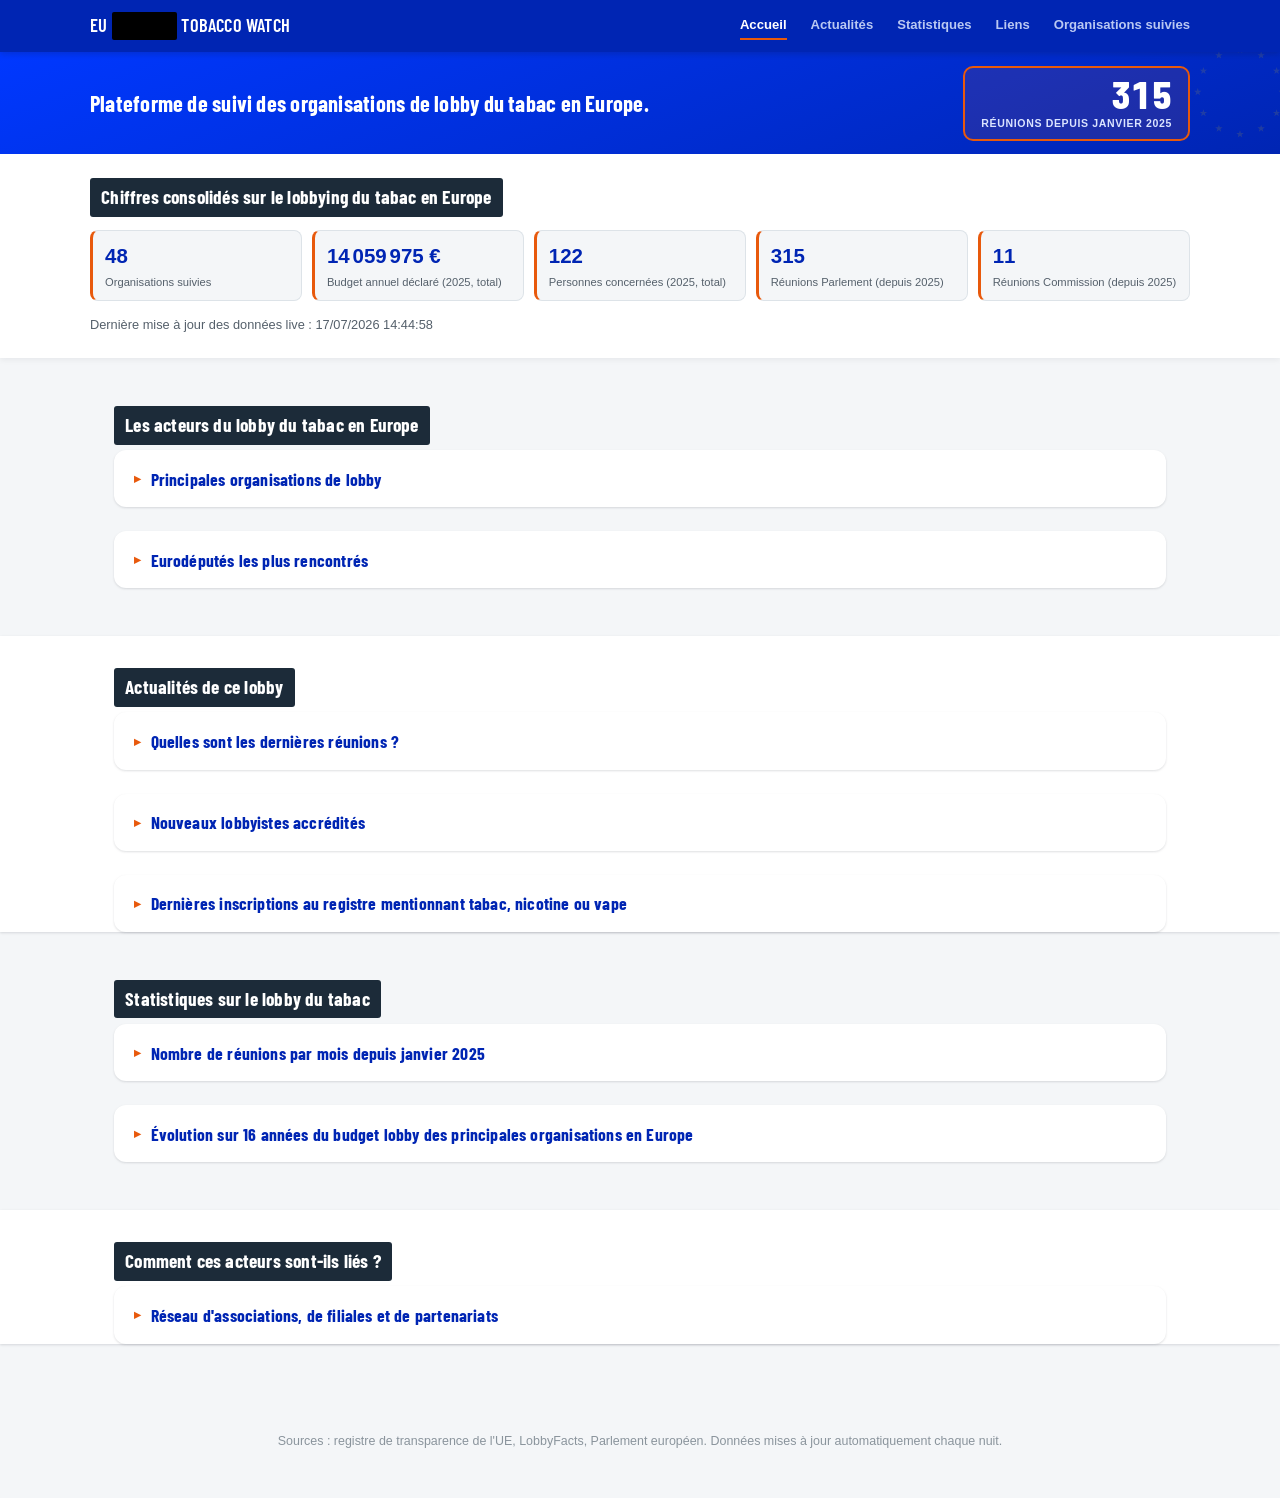
==== commit d035400b: "Rééquilibre le bandeau principal : nav agrandie, bandeau/compteur réduits - Nav sticky ("EU TOBACCO " ====
--- a/index.html
+++ b/index.html
@@ -54,7 +54,6 @@
   <div class="banner-inner banner-inner-with-counter">
     <div>
       <p class="banner-lead">Plateforme de suivi des organisations de lobby du tabac en Europe.</p>
-      <p class="banner-sub">Sources : registres de transparence, LobbyFacts, Integrity Watch.</p>
     </div>
     <div class="banner-counter">
       <div class="banner-counter-value" id="banner-counter-value">0</div>
--- a/styles.css
+++ b/styles.css
@@ -22,7 +22,7 @@
 /* ---------- Menu de navigation ---------- */
 .site-nav {
   background: var(--blue-dark);
-  padding: 0.55rem 1.5rem;
+  padding: 0.75rem 1.5rem;
   position: sticky;
   top: 0;
   z-index: 100;
@@ -38,7 +38,7 @@
 .nav-brand {
   font-family: var(--font-heading);
   font-weight: 600;
-  font-size: 1rem;
+  font-size: 1.15rem;
   letter-spacing: 0.01em;
   color: #fff;
   text-decoration: none;
@@ -64,7 +64,7 @@
 .banner {
   background: linear-gradient(160deg, var(--blue), var(--blue-dark));
   color: #fff;
-  padding: 1.1rem 1.5rem 1rem;
+  padding: 0.9rem 1.5rem 0.85rem;
   position: relative;
   overflow: hidden;
 }
@@ -98,33 +98,13 @@
   border-radius: 2px;
   user-select: none;
 }
-.banner .subtitle {
-  margin: 0 0 0.25rem;
-  font-size: clamp(0.8rem, 1vw, 0.88rem);
-  color: #dbe4ff;
-  font-weight: 600;
-}
-.banner .description {
-  margin: 0;
-  font-size: clamp(0.72rem, 0.9vw, 0.8rem);
-  color: #dbe4ff;
-  max-width: 65ch;
-}
 .banner-lead {
-  margin: 0 0 0.2rem;
-  font-family: var(--font-heading);
-  font-size: clamp(1.05rem, 1.6vw, 1.25rem);
-  font-weight: 700;
-  letter-spacing: 0.01em;
-  color: #fff;
-}
-.banner-sub {
   margin: 0;
   font-family: var(--font-heading);
-  font-size: clamp(0.78rem, 0.95vw, 0.85rem);
-  font-weight: 600;
+  font-size: clamp(1.15rem, 1.9vw, 1.4rem);
+  font-weight: 700;
   letter-spacing: 0.01em;
-  color: #dbe4ff;
+  color: #fff;
 }
 .banner-inner-with-counter {
   display: flex;
@@ -138,13 +118,13 @@
   text-align: right;
   border: 2px solid var(--orange);
   border-radius: 10px;
-  padding: 0.5rem 1.25rem;
+  padding: 0.4rem 1rem;
   background: rgba(232, 89, 12, 0.12);
 }
 .banner-counter-value {
   font-family: var(--font-heading);
   font-weight: 800;
-  font-size: clamp(2rem, 5vw, 3rem);
+  font-size: clamp(1.6rem, 4vw, 2.4rem);
   line-height: 1;
   letter-spacing: 0.01em;
   color: #fff;
@@ -152,7 +132,7 @@
 }
 .banner-counter-label {
   margin-top: 0.2rem;
-  font-size: 0.7rem;
+  font-size: 0.66rem;
   font-weight: 700;
   color: #dbe4ff;
   text-transform: uppercase;
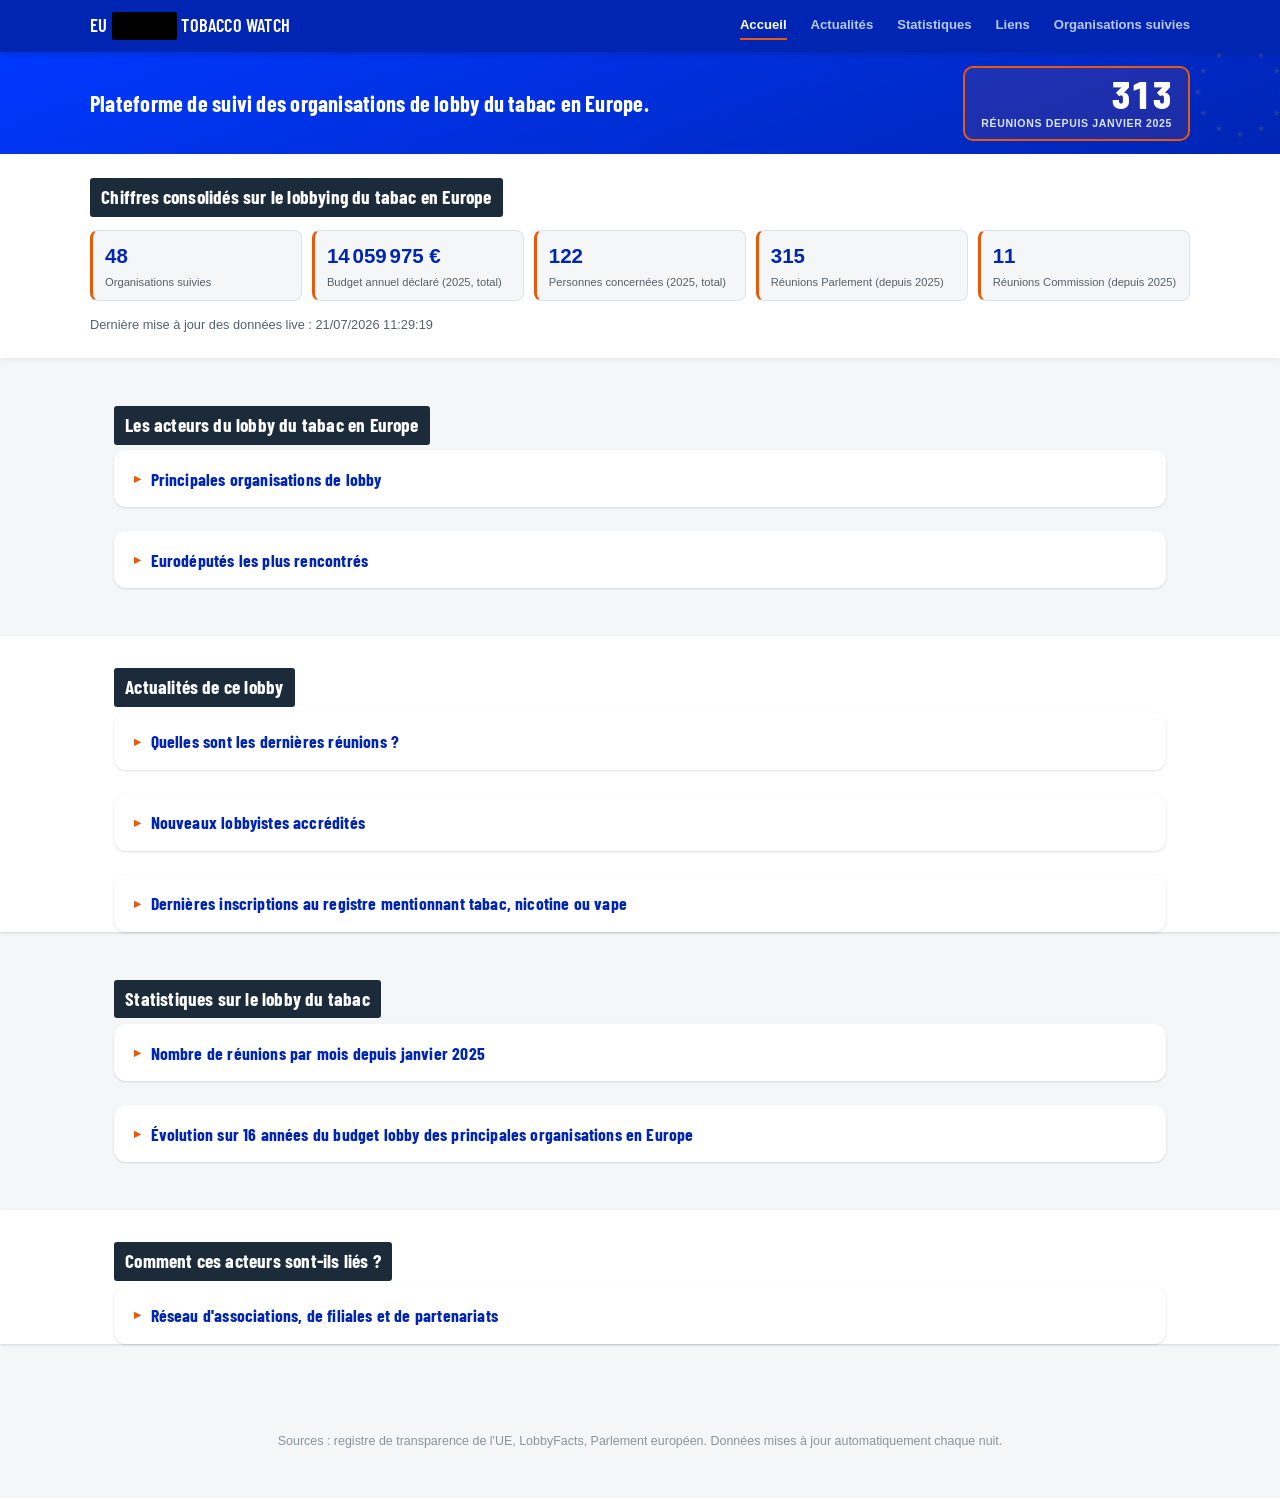
==== commit fa65d153: "Ajoute les liens "cabinet de lobbying commun" au graphe (UTOPIA LAB S.R.L.) data/live_data.json (cha" ====
--- a/index.html
+++ b/index.html
@@ -588,6 +588,7 @@
     <span class="chart-legend-item"><span class="chart-legend-dot" style="background:${ORG_LINKS_SECTION_COLORS['Harm reduction organisations']}"></span>Acteur "réduction des risques" / nicotine</span>
     <span class="chart-legend-item"><span class="chart-legend-line"></span>Lien confirmé sur la fiche officielle du registre de transparence</span>
     <span class="chart-legend-item"><span class="chart-legend-dash"></span>Lien confirmé uniquement par une vérification externe (hors registre — source citée au clic)</span>
+    <span class="chart-legend-item"><span class="chart-legend-dotted"></span>Cabinet de lobbying commun (même intermédiaire déclaré par au moins 2 organisations)</span>
   `;
 }
 
@@ -635,9 +636,13 @@
   const items = related.map(l => {
     const otherId = l.source === id ? l.target : l.source;
     const other = allNodes.find(n => n.id === otherId);
-    const isExterne = l.style === 'dashed';
+    const badge = l.style === 'dotted'
+      ? { cls: 'cabinet', label: 'cabinet commun' }
+      : l.style === 'dashed'
+      ? { cls: 'externe', label: 'vérification externe' }
+      : { cls: 'registre', label: 'registre officiel' };
     return `<li><strong>${other ? other.name : otherId}</strong> — ${l.link_type}
-      <span class="link-source-badge ${isExterne ? 'externe' : 'registre'}">${isExterne ? 'vérification externe' : 'registre officiel'}</span></li>`;
+      <span class="link-source-badge ${badge.cls}">${badge.label}</span></li>`;
   }).join('');
 
   panel.innerHTML = `
@@ -673,7 +678,7 @@
     .selectAll('line')
     .data(links)
     .join('line')
-    .attr('class', d => 'org-link-line' + (d.style === 'dashed' ? ' dashed' : ''));
+    .attr('class', d => 'org-link-line' + (d.style === 'dashed' ? ' dashed' : d.style === 'dotted' ? ' dotted' : ''));
   linkSel.append('title').text(d => d.link_type);
 
   const nodeSel = zoomLayer.append('g').attr('class', 'nodes')
--- a/styles.css
+++ b/styles.css
@@ -489,6 +489,13 @@
   display: inline-block;
   flex: 0 0 auto;
 }
+.chart-legend-dotted {
+  width: 16px;
+  height: 0;
+  border-top: 3px dotted #9333ea;
+  display: inline-block;
+  flex: 0 0 auto;
+}
 
 /* ---------- Graphe reseau (section Liens) ---------- */
 .graph-wrapper {
@@ -510,6 +517,12 @@
   transition: stroke-opacity 0.15s ease, stroke-width 0.15s ease;
 }
 .org-link-line.dashed { stroke-dasharray: 5 4; }
+.org-link-line.dotted {
+  stroke: #9333ea;
+  stroke-opacity: 0.7;
+  stroke-dasharray: 1.5 3.5;
+  stroke-linecap: round;
+}
 .org-link-line.dimmed { stroke-opacity: 0.08; }
 .org-link-line.active { stroke: var(--blue-dark); stroke-width: 2.5; stroke-opacity: 1; }
 .org-node-circle {
@@ -555,6 +568,7 @@
 }
 .link-source-badge.registre { background: #e1e9ff; color: var(--blue-dark); }
 .link-source-badge.externe { background: #fdece3; color: #b6410a; }
+.link-source-badge.cabinet { background: #f1e3fd; color: #6b21a8; }
 
 /* ---------- Colonnes eurodéputés (accueil) ---------- */
 .meps-columns {
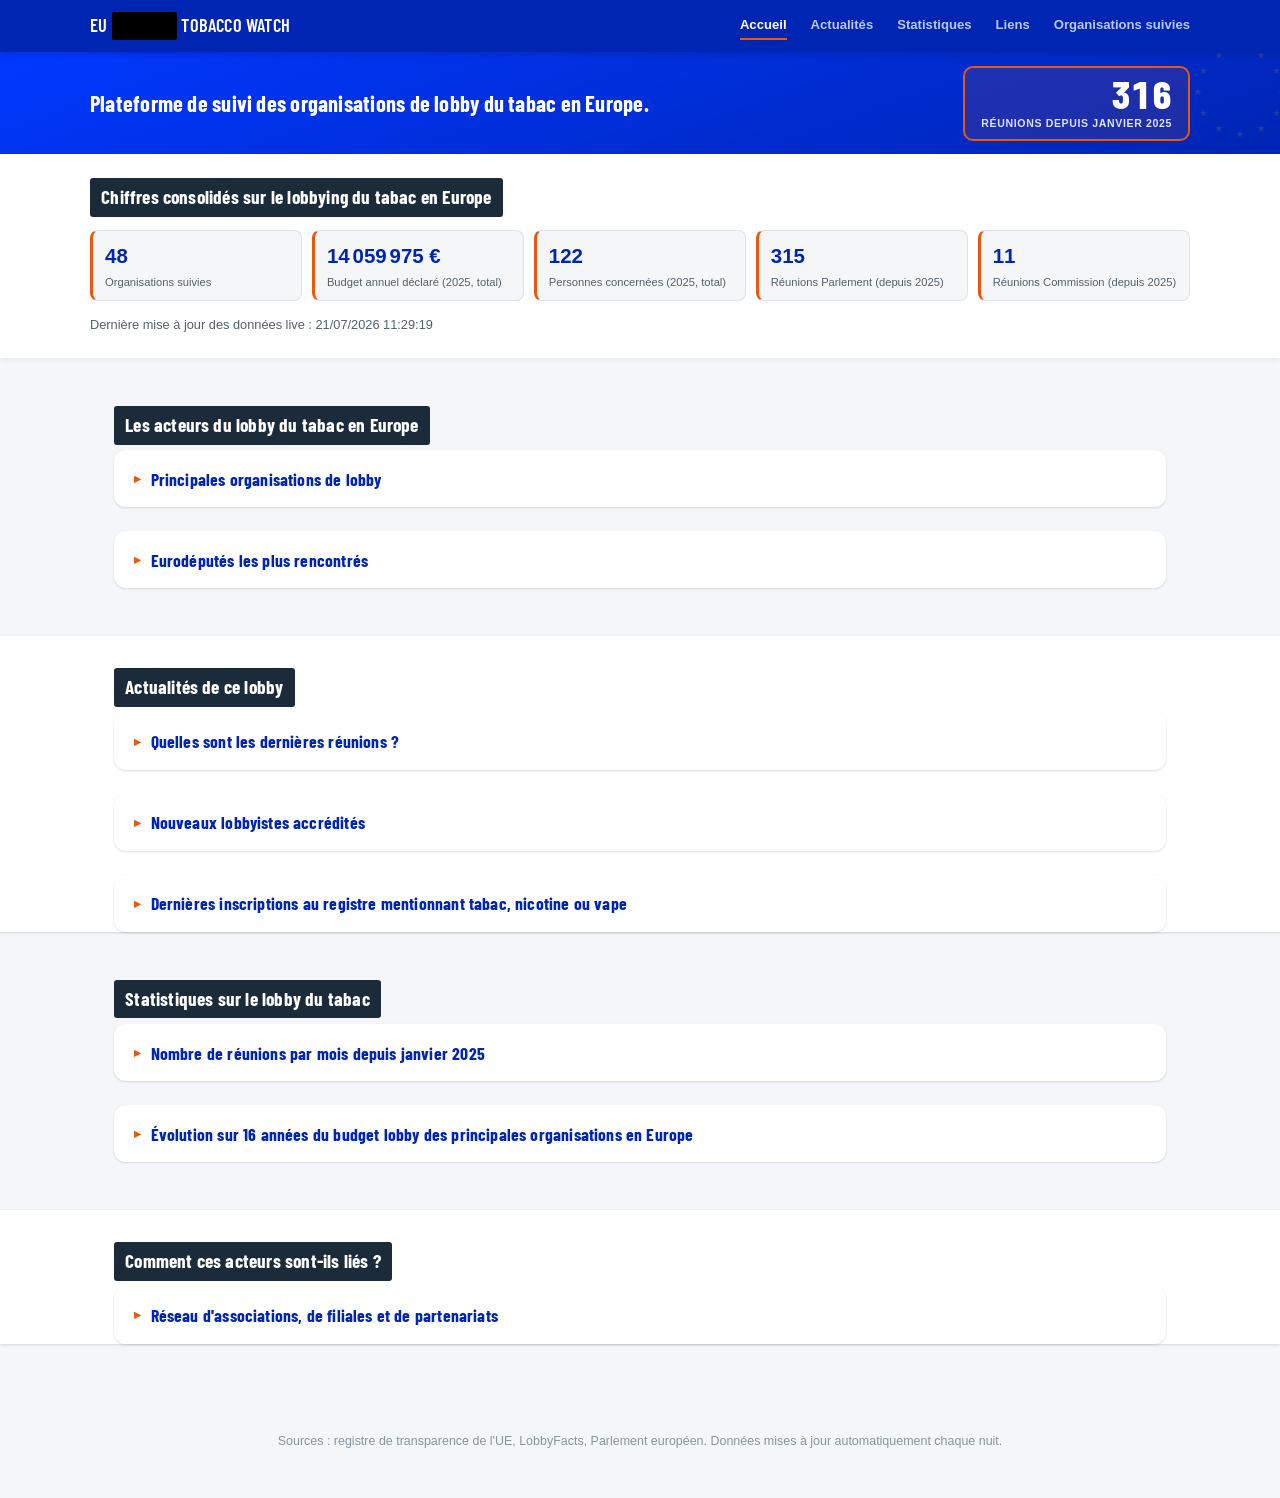
==== commit 48d05519: "Refonte du graphe : filtres par categorie, cabinets, reseaux generalistes VOLET 1 - Filtres (6 cases" ====
--- a/index.html
+++ b/index.html
@@ -273,20 +273,17 @@
       <div class="collapsible-body" id="org-links-body">
         <p class="section-intro">
           Liens identifiés entre organisations suivies : appartenance à une même association ou fédération,
-          filiation capitalistique, ou partenariat déclaré. Construit à partir du texte brut de trois champs
-          de la fiche officielle de chaque organisation sur le registre de transparence de l'UE ("associations,
-          (con)fédérations, réseaux...", "membres et organisations affiliées/partenaires", "intermédiaires"),
-          complété dans quelques cas par une vérification indépendante en dehors du registre lorsque celui-ci
-          semblait obsolète ou incomplet (voir légende). Faites glisser un nœud pour le déplacer, pincez/zoomez
-          pour naviguer, cliquez sur une organisation pour mettre en évidence ses liens directs.
+          filiation capitalistique, cabinet de lobbying commun, ou partenariat déclaré. Construit à partir du
+          texte brut de plusieurs champs de la fiche officielle de chaque organisation sur le registre de
+          transparence de l'UE, complété dans quelques cas par une vérification indépendante en dehors du
+          registre lorsque celui-ci semblait obsolète ou incomplet. Faites glisser un nœud pour le déplacer,
+          pincez/zoomez pour naviguer, cliquez sur une organisation pour mettre en évidence ses liens directs.
         </p>
         <div class="graph-wrapper">
           <svg id="org-links-graph"></svg>
         </div>
+        <div class="org-links-filters" id="org-links-filters"></div>
         <div class="chart-legend" id="org-links-legend"></div>
-        <div class="table-toggle-wrapper" id="org-links-toggle-wrapper">
-          <button class="toggle-btn" id="toggle-org-links-btn"></button>
-        </div>
         <div class="org-links-detail" id="org-links-detail"></div>
       </div>
     </div>
@@ -564,32 +561,97 @@
 
 /* ---------- Graphe reseau (section Liens entre organisations) ---------- */
 
-const ORG_LINKS_SECTION_COLORS = {
-  'Tobacco Business Organisations': '#0038FF',
-  'Harm reduction organisations': '#e8590c',
+const ORG_LINKS_CATEGORIES = {
+  manufacturer: { label: 'Fabricants de tabac', color: '#0038FF', shape: 'circle', defaultChecked: true },
+  trade_association: { label: 'Associations professionnelles', color: '#0d9488', shape: 'circle', defaultChecked: true },
+  harm_reduction: { label: 'Organisations "réduction des risques" liées à l\'industrie', color: '#e8590c', shape: 'circle', defaultChecked: true },
+  generalist_network: { label: 'Réseaux d\'affaires généralistes (non spécifiques au tabac)', color: '#7c3aed', shape: 'circle', defaultChecked: true },
+  intermediary: { label: 'Intermédiaires (cabinets de conseil)', color: '#db2777', shape: 'square', defaultChecked: false },
+  isolated: { label: 'Organisations sans lien connu', color: '#8a949c', shape: 'circle', defaultChecked: false },
 };
 
-function orgLinksSectionColor(section) {
-  const key = Object.keys(ORG_LINKS_SECTION_COLORS).find(k => (section || '').startsWith(k));
-  return key ? ORG_LINKS_SECTION_COLORS[key] : '#8a949c';
-}
-
-function orgLinksNodeRadius(d) {
-  return 5 + Math.min(d.degree, 8) * 1.8;
-}
+// Etiquette affichee en permanence a partir de ce nombre de connexions (les
+// autres noeuds n'affichent leur etiquette qu'au survol ou au clic).
+const HUB_LABEL_MIN_DEGREE = 4;
+
+// Les 3 plus gros hubs sont epingles a des coordonnees fixes (triangle large)
+// pour ancrer la disposition ; tous les autres noeuds restent geres librement
+// par la simulation.
+const PINNED_HUB_POSITIONS = {
+  '1496873833-97': { rx: 0.22, ry: 0.25 },  // Tobacco Europe AISBL
+  '066314042392-60': { rx: 0.78, ry: 0.25 }, // Mesa Del Tobacco
+  '389796615375-43': { rx: 0.5, ry: 0.82 },  // Asociacion Empresarial del Tabaco
+};
 
 let orgLinksData = null;
 let orgLinksSelections = null;
-const orgLinksState = { selectedId: null, showIsolated: false };
+let orgLinksZoom = null;
+const orgLinksState = {
+  selectedId: null,
+  hoveredId: null,
+  checked: new Set(Object.keys(ORG_LINKS_CATEGORIES).filter(k => ORG_LINKS_CATEGORIES[k].defaultChecked)),
+};
+
+function orgLinksNodeRadius(d) {
+  return 5 + Math.min(d.degree, 10) * 1.7;
+}
+
+function orgLinksLabelFontSize(d) {
+  return Math.min(8.5 + Math.min(d.degree, 10) * 0.55, 15);
+}
+
+function orgLinksIsHub(d) {
+  return d.degree >= HUB_LABEL_MIN_DEGREE;
+}
+
+function orgLinksLabelWidthEstimate(d) {
+  if (!orgLinksIsHub(d)) return 0;
+  return d.label.length * orgLinksLabelFontSize(d) * 0.56;
+}
+
+function orgLinksCollisionRadius(d) {
+  const r = orgLinksNodeRadius(d);
+  const labelW = orgLinksLabelWidthEstimate(d);
+  return labelW > 0 ? r + labelW / 2 + 6 : r + 4;
+}
+
+function orgLinksBucket(d) {
+  return d.isolated ? 'isolated' : d.category;
+}
 
 function renderOrgLinksLegend() {
   document.getElementById('org-links-legend').innerHTML = `
-    <span class="chart-legend-item"><span class="chart-legend-dot" style="background:${ORG_LINKS_SECTION_COLORS['Tobacco Business Organisations']}"></span>Organisation de lobbying du tabac</span>
-    <span class="chart-legend-item"><span class="chart-legend-dot" style="background:${ORG_LINKS_SECTION_COLORS['Harm reduction organisations']}"></span>Acteur "réduction des risques" / nicotine</span>
     <span class="chart-legend-item"><span class="chart-legend-line"></span>Lien confirmé sur la fiche officielle du registre de transparence</span>
     <span class="chart-legend-item"><span class="chart-legend-dash"></span>Lien confirmé uniquement par une vérification externe (hors registre — source citée au clic)</span>
-    <span class="chart-legend-item"><span class="chart-legend-dotted"></span>Cabinet de lobbying commun (même intermédiaire déclaré par au moins 2 organisations)</span>
   `;
+}
+
+function orgLinksCategoryCounts(data) {
+  const counts = {};
+  data.nodes.forEach(n => { counts[n.category] = (counts[n.category] || 0) + 1; });
+  counts.isolated = (data.isolated_nodes || []).length;
+  return counts;
+}
+
+function renderOrgLinksFilters(data) {
+  const container = document.getElementById('org-links-filters');
+  const counts = orgLinksCategoryCounts(data);
+  container.innerHTML = Object.entries(ORG_LINKS_CATEGORIES).map(([key, meta]) => `
+    <label class="org-links-filter-item">
+      <input type="checkbox" data-category="${key}" ${orgLinksState.checked.has(key) ? 'checked' : ''}>
+      <span class="org-links-filter-swatch ${meta.shape}" style="background:${meta.color}"></span>
+      ${meta.label} <span class="org-links-filter-count">(${counts[key] || 0})</span>
+    </label>
+  `).join('');
+  container.querySelectorAll('input[type="checkbox"]').forEach(input => {
+    input.addEventListener('change', () => {
+      const key = input.dataset.category;
+      if (input.checked) orgLinksState.checked.add(key); else orgLinksState.checked.delete(key);
+      orgLinksState.selectedId = null;
+      renderOrgLinksGraph(orgLinksData);
+      renderOrgLinksDetail();
+    });
+  });
 }
 
 function selectOrgLinksNode(id) {
@@ -606,6 +668,7 @@
     nodeSel.classed('dimmed', false).classed('active', false);
     linkSel.classed('dimmed', false).classed('active', false);
     labelSel.classed('dimmed', false);
+    updateOrgLinksLabelVisibility();
     return;
   }
   const connected = new Set([selectedId]);
@@ -618,6 +681,15 @@
   linkSel
     .classed('dimmed', d => d.source.id !== selectedId && d.target.id !== selectedId)
     .classed('active', d => d.source.id === selectedId || d.target.id === selectedId);
+  updateOrgLinksLabelVisibility();
+}
+
+function updateOrgLinksLabelVisibility() {
+  if (!orgLinksSelections) return;
+  const { labelSel } = orgLinksSelections;
+  labelSel.style('display', d => (
+    orgLinksIsHub(d) || d.id === orgLinksState.selectedId || d.id === orgLinksState.hoveredId
+  ) ? null : 'none');
 }
 
 function renderOrgLinksDetail() {
@@ -636,13 +708,9 @@
   const items = related.map(l => {
     const otherId = l.source === id ? l.target : l.source;
     const other = allNodes.find(n => n.id === otherId);
-    const badge = l.style === 'dotted'
-      ? { cls: 'cabinet', label: 'cabinet commun' }
-      : l.style === 'dashed'
-      ? { cls: 'externe', label: 'vérification externe' }
-      : { cls: 'registre', label: 'registre officiel' };
+    const isExterne = l.style === 'dashed';
     return `<li><strong>${other ? other.name : otherId}</strong> — ${l.link_type}
-      <span class="link-source-badge ${badge.cls}">${badge.label}</span></li>`;
+      <span class="link-source-badge ${isExterne ? 'externe' : 'registre'}">${isExterne ? 'vérification externe' : 'registre officiel'}</span></li>`;
   }).join('');
 
   panel.innerHTML = `
@@ -652,44 +720,95 @@
   panel.classList.add('open');
 }
 
+function orgLinksFitToBounds(svg, nodes, width, height) {
+  if (!nodes.length || !orgLinksZoom) return;
+  const pad = 50;
+  const xs = nodes.map(n => n.x), ys = nodes.map(n => n.y);
+  const minX = Math.min(...xs) - pad, maxX = Math.max(...xs) + pad;
+  const minY = Math.min(...ys) - pad, maxY = Math.max(...ys) + pad;
+  const boxW = Math.max(maxX - minX, 1), boxH = Math.max(maxY - minY, 1);
+  const scale = Math.min(width / boxW, height / boxH, 2.5);
+  const tx = width / 2 - scale * (minX + maxX) / 2;
+  const ty = height / 2 - scale * (minY + maxY) / 2;
+  svg.transition().duration(500)
+    .call(orgLinksZoom.transform, d3.zoomIdentity.translate(tx, ty).scale(scale));
+}
+
 function renderOrgLinksGraph(data) {
   const svgEl = document.getElementById('org-links-graph');
-  const width = 880;
-  const height = 520;
-
-  const nodes = data.nodes.map(d => Object.assign({}, d));
-  const extraNodes = orgLinksState.showIsolated ? data.isolated_nodes.map(d => Object.assign({}, d)) : [];
-  const allNodes = nodes.concat(extraNodes);
-  const links = data.links.map(d => Object.assign({}, d));
+  const width = 1000;
+  const height = 640;
+
+  const combined = data.nodes.map(d => Object.assign({ isolated: false }, d))
+    .concat(data.isolated_nodes.map(d => Object.assign({ isolated: true }, d)));
+  const allNodes = combined.filter(n => orgLinksState.checked.has(orgLinksBucket(n)));
+  const visibleIds = new Set(allNodes.map(n => n.id));
+  const links = data.links
+    .filter(l => visibleIds.has(l.source) && visibleIds.has(l.target))
+    .map(d => Object.assign({}, d));
+
+  // Degre recalcule sur le graphe filtre (et non le degre global du jeu de
+  // donnees), pour que la taille/etiquette des noeuds refletent ce qui est
+  // effectivement affiche une fois les filtres appliques.
+  const degree = {};
+  allNodes.forEach(n => { degree[n.id] = 0; });
+  links.forEach(l => { degree[l.source] = (degree[l.source] || 0) + 1; degree[l.target] = (degree[l.target] || 0) + 1; });
+  allNodes.forEach(n => { n.degree = degree[n.id] || 0; });
+
+  allNodes.forEach(n => {
+    const pin = PINNED_HUB_POSITIONS[n.id];
+    if (pin) { n.fx = width * pin.rx; n.fy = height * pin.ry; }
+  });
 
   const svg = d3.select(svgEl);
   svg.selectAll('*').remove();
   svg.attr('viewBox', `0 0 ${width} ${height}`).attr('xmlns', 'http://www.w3.org/2000/svg');
 
   const zoomLayer = svg.append('g').attr('class', 'zoom-layer');
-  svg.call(
-    d3.zoom()
-      .scaleExtent([0.4, 4])
-      .on('zoom', (event) => zoomLayer.attr('transform', event.transform))
-  );
+  orgLinksZoom = d3.zoom()
+    .scaleExtent([0.3, 4])
+    .on('zoom', (event) => zoomLayer.attr('transform', event.transform));
+  svg.call(orgLinksZoom);
   svg.on('click', () => selectOrgLinksNode(null));
 
   const linkSel = zoomLayer.append('g').attr('class', 'links')
     .selectAll('line')
     .data(links)
     .join('line')
-    .attr('class', d => 'org-link-line' + (d.style === 'dashed' ? ' dashed' : d.style === 'dotted' ? ' dotted' : ''));
+    .attr('class', d => 'org-link-line' + (d.style === 'dashed' ? ' dashed' : ''));
   linkSel.append('title').text(d => d.link_type);
 
-  const nodeSel = zoomLayer.append('g').attr('class', 'nodes')
-    .selectAll('circle')
-    .data(allNodes, d => d.id)
+  const circleNodes = allNodes.filter(n => ORG_LINKS_CATEGORIES[n.category].shape === 'circle');
+  const squareNodes = allNodes.filter(n => ORG_LINKS_CATEGORIES[n.category].shape === 'square');
+
+  const nodesLayer = zoomLayer.append('g').attr('class', 'nodes');
+
+  const circleSel = nodesLayer.selectAll('circle')
+    .data(circleNodes, d => d.id)
     .join('circle')
     .attr('class', 'org-node-circle')
     .attr('r', orgLinksNodeRadius)
-    .attr('fill', d => orgLinksSectionColor(d.section))
-    .on('click', (event, d) => { event.stopPropagation(); selectOrgLinksNode(d.id); });
-  nodeSel.append('title').text(d => `${d.name} — ${d.degree} lien${d.degree === 1 ? '' : 's'}`);
+    .attr('fill', d => ORG_LINKS_CATEGORIES[d.category].color);
+
+  const squareSel = nodesLayer.selectAll('rect')
+    .data(squareNodes, d => d.id)
+    .join('rect')
+    .attr('class', 'org-node-square')
+    .attr('width', d => orgLinksNodeRadius(d) * 2)
+    .attr('height', d => orgLinksNodeRadius(d) * 2)
+    .attr('rx', 2)
+    .attr('fill', d => ORG_LINKS_CATEGORIES[d.category].color);
+
+  const allNodeSel = nodesLayer.selectAll('circle, rect');
+
+  [circleSel, squareSel].forEach(sel => {
+    sel
+      .style('cursor', 'pointer')
+      .on('click', (event, d) => { event.stopPropagation(); selectOrgLinksNode(d.id); })
+      .on('mouseenter', (event, d) => { orgLinksState.hoveredId = d.id; updateOrgLinksLabelVisibility(); })
+      .on('mouseleave', () => { orgLinksState.hoveredId = null; updateOrgLinksLabelVisibility(); });
+    sel.append('title').text(d => `${d.name} — ${d.degree} lien${d.degree === 1 ? '' : 's'}`);
+  });
 
   const labelSel = zoomLayer.append('g').attr('class', 'labels')
     .selectAll('text')
@@ -697,32 +816,42 @@
     .join('text')
     .attr('class', 'org-node-label')
     .attr('dy', 3)
+    .style('font-size', d => orgLinksLabelFontSize(d) + 'px')
+    .style('font-weight', d => orgLinksIsHub(d) ? 700 : 400)
     .text(d => d.label);
 
   const simulation = d3.forceSimulation(allNodes)
-    .force('link', d3.forceLink(links).id(d => d.id).distance(85).strength(0.35))
-    .force('charge', d3.forceManyBody().strength(-220))
+    .force('link', d3.forceLink(links).id(d => d.id)
+      .distance(l => 110 + Math.max(l.source.degree || 0, l.target.degree || 0) * 6)
+      .strength(0.3))
+    .force('charge', d3.forceManyBody().strength(d => -280 - d.degree * 60))
     .force('center', d3.forceCenter(width / 2, height / 2))
-    .force('collide', d3.forceCollide(d => orgLinksNodeRadius(d) + 6))
-    .force('x', d3.forceX(width / 2).strength(0.04))
-    .force('y', d3.forceY(height / 2).strength(0.04));
+    .force('collide', d3.forceCollide(orgLinksCollisionRadius))
+    .force('x', d3.forceX(width / 2).strength(0.03))
+    .force('y', d3.forceY(height / 2).strength(0.03));
 
   simulation.on('tick', () => {
     linkSel
       .attr('x1', d => d.source.x).attr('y1', d => d.source.y)
       .attr('x2', d => d.target.x).attr('y2', d => d.target.y);
-    nodeSel.attr('cx', d => d.x).attr('cy', d => d.y);
+    circleSel.attr('cx', d => d.x).attr('cy', d => d.y);
+    squareSel.attr('x', d => d.x - orgLinksNodeRadius(d)).attr('y', d => d.y - orgLinksNodeRadius(d));
     labelSel.attr('x', d => d.x + orgLinksNodeRadius(d) + 4).attr('y', d => d.y);
   });
 
-  nodeSel.call(
-    d3.drag()
-      .on('start', (event, d) => { if (!event.active) simulation.alphaTarget(0.3).restart(); d.fx = d.x; d.fy = d.y; })
-      .on('drag', (event, d) => { d.fx = event.x; d.fy = event.y; })
-      .on('end', (event, d) => { if (!event.active) simulation.alphaTarget(0); d.fx = null; d.fy = null; })
-  );
-
-  orgLinksSelections = { nodeSel, linkSel, labelSel, links };
+  simulation.on('end', () => orgLinksFitToBounds(svg, allNodes, width, height));
+
+  const dragBehavior = d3.drag()
+    .on('start', (event, d) => { if (!event.active) simulation.alphaTarget(0.3).restart(); d.fx = d.x; d.fy = d.y; })
+    .on('drag', (event, d) => { d.fx = event.x; d.fy = event.y; })
+    .on('end', (event, d) => {
+      if (!event.active) simulation.alphaTarget(0);
+      if (!PINNED_HUB_POSITIONS[d.id]) { d.fx = null; d.fy = null; }
+    });
+  circleSel.call(dragBehavior);
+  squareSel.call(dragBehavior);
+
+  orgLinksSelections = { nodeSel: allNodeSel, circleSel, squareSel, linkSel, labelSel, links };
   applyOrgLinksHighlight();
 }
 
@@ -823,25 +952,7 @@
     const orgLinksRes = await fetch('data/org_links.json');
     orgLinksData = await orgLinksRes.json();
     renderOrgLinksLegend();
-
-    const toggleBtn = document.getElementById('toggle-org-links-btn');
-    const toggleWrapper = document.getElementById('org-links-toggle-wrapper');
-    const isolatedCount = (orgLinksData.isolated_nodes || []).length;
-    if (isolatedCount) {
-      toggleBtn.textContent = `Afficher aussi les ${isolatedCount} organisations sans lien connu`;
-      toggleBtn.addEventListener('click', () => {
-        orgLinksState.showIsolated = !orgLinksState.showIsolated;
-        orgLinksState.selectedId = null;
-        toggleBtn.textContent = orgLinksState.showIsolated
-          ? 'Masquer les organisations sans lien connu'
-          : `Afficher aussi les ${isolatedCount} organisations sans lien connu`;
-        renderOrgLinksGraph(orgLinksData);
-        renderOrgLinksDetail();
-      });
-    } else {
-      toggleWrapper.style.display = 'none';
-    }
-
+    renderOrgLinksFilters(orgLinksData);
     renderOrgLinksGraph(orgLinksData);
   } catch (err) {
     document.getElementById('org-links-graph').outerHTML =
--- a/styles.css
+++ b/styles.css
@@ -489,14 +489,6 @@
   display: inline-block;
   flex: 0 0 auto;
 }
-.chart-legend-dotted {
-  width: 16px;
-  height: 0;
-  border-top: 3px dotted #9333ea;
-  display: inline-block;
-  flex: 0 0 auto;
-}
-
 /* ---------- Graphe reseau (section Liens) ---------- */
 .graph-wrapper {
   border-radius: 12px;
@@ -507,40 +499,70 @@
 .graph-wrapper svg {
   display: block;
   width: 100%;
-  height: clamp(320px, 55vh, 480px);
+  height: clamp(420px, 75vh, 680px);
   cursor: grab;
 }
 .graph-wrapper svg:active { cursor: grabbing; }
 .org-link-line {
-  stroke: rgba(85, 96, 107, 0.45);
+  stroke: rgba(85, 96, 107, 0.4);
   stroke-width: 1.5;
   transition: stroke-opacity 0.15s ease, stroke-width 0.15s ease;
 }
 .org-link-line.dashed { stroke-dasharray: 5 4; }
-.org-link-line.dotted {
-  stroke: #9333ea;
-  stroke-opacity: 0.7;
-  stroke-dasharray: 1.5 3.5;
-  stroke-linecap: round;
-}
-.org-link-line.dimmed { stroke-opacity: 0.08; }
+.org-link-line.dimmed { stroke-opacity: 0.06; }
 .org-link-line.active { stroke: var(--blue-dark); stroke-width: 2.5; stroke-opacity: 1; }
-.org-node-circle {
+.org-node-circle, .org-node-square {
   stroke: #fff;
   stroke-width: 1.5;
   cursor: pointer;
   transition: opacity 0.15s ease;
 }
-.org-node-circle.dimmed { opacity: 0.18; }
-.org-node-circle.active { stroke: var(--text); stroke-width: 2.5; }
+.org-node-circle.dimmed, .org-node-square.dimmed { opacity: 0.15; }
+.org-node-circle.active, .org-node-square.active { stroke: var(--text); stroke-width: 2.5; }
 .org-node-label {
-  font-size: 0.62rem;
   font-family: "Segoe UI", Roboto, Helvetica, Arial, sans-serif;
   fill: var(--text);
   pointer-events: none;
   transition: opacity 0.15s ease;
 }
-.org-node-label.dimmed { opacity: 0.15; }
+.org-node-label.dimmed { opacity: 0.12; }
+.org-links-filters {
+  display: flex;
+  flex-direction: column;
+  gap: 0.5rem;
+  margin-top: 1.1rem;
+  padding: 0.9rem 1rem;
+  background: var(--grey-bg);
+  border-radius: 8px;
+}
+.org-links-filter-item {
+  display: flex;
+  align-items: center;
+  gap: 0.55rem;
+  font-size: 0.82rem;
+  color: var(--text);
+  cursor: pointer;
+  user-select: none;
+}
+.org-links-filter-item input[type="checkbox"] {
+  accent-color: var(--blue);
+  width: 15px;
+  height: 15px;
+  flex: 0 0 auto;
+  cursor: pointer;
+}
+.org-links-filter-swatch {
+  width: 11px;
+  height: 11px;
+  flex: 0 0 auto;
+  display: inline-block;
+}
+.org-links-filter-swatch.circle { border-radius: 50%; }
+.org-links-filter-swatch.square { border-radius: 2px; }
+.org-links-filter-count {
+  color: var(--muted);
+  font-size: 0.76rem;
+}
 .org-links-detail {
   margin-top: 1rem;
   padding: 1rem 1.25rem;
@@ -568,7 +590,6 @@
 }
 .link-source-badge.registre { background: #e1e9ff; color: var(--blue-dark); }
 .link-source-badge.externe { background: #fdece3; color: #b6410a; }
-.link-source-badge.cabinet { background: #f1e3fd; color: #6b21a8; }
 
 /* ---------- Colonnes eurodéputés (accueil) ---------- */
 .meps-columns {
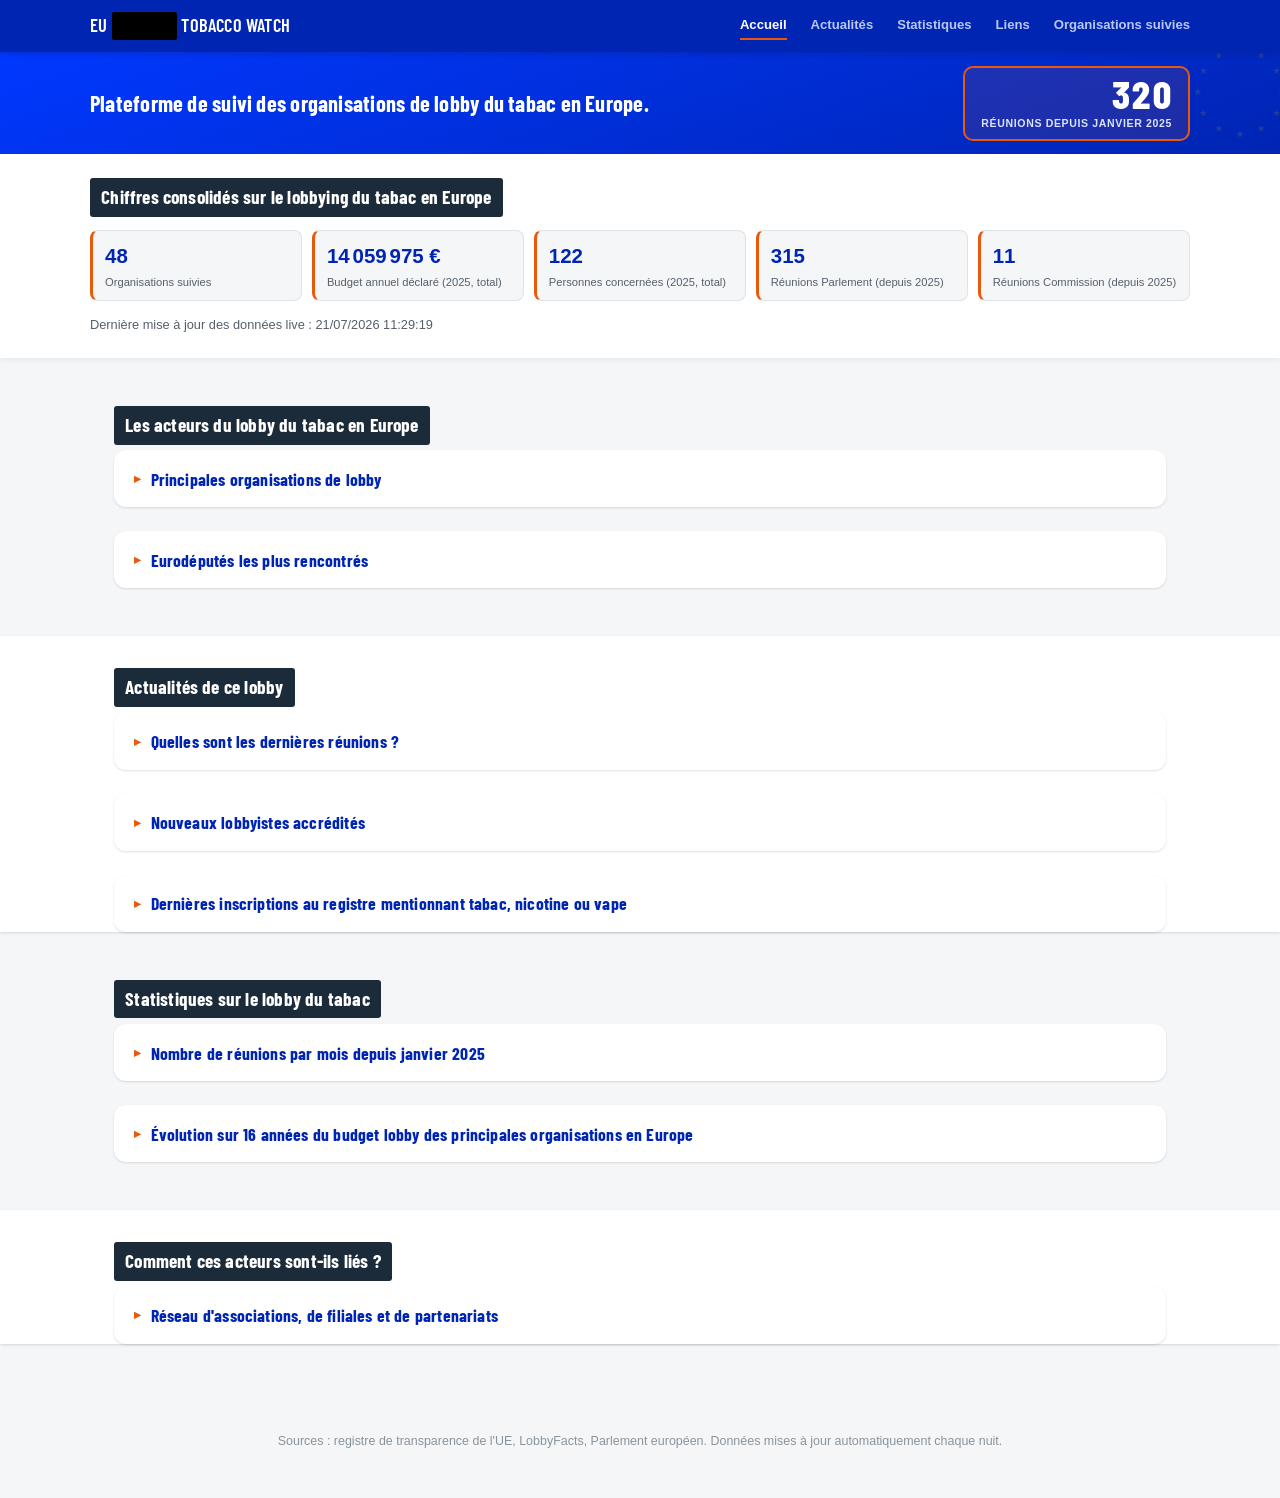
==== commit 0c231811: "Corrige le graphe qui s'affichait vide (fetch en cache + garde-fou categorie) Diagnostic reproduit :" ====
--- a/index.html
+++ b/index.html
@@ -570,6 +570,24 @@
   isolated: { label: 'Organisations sans lien connu', color: '#8a949c', shape: 'circle', defaultChecked: false },
 };
 
+// Filet de securite : si data/org_links.json contient une categorie
+// inconnue (ex: fichier de donnees perime servi par un cache alors que le
+// code JS a change de schema), on retombe sur ce profil neutre plutot que
+// de planter tout le rendu du graphe (et on le signale une seule fois en
+// console pour faciliter le diagnostic).
+const ORG_LINKS_UNKNOWN_CATEGORY = { label: 'Autre', color: '#8a949c', shape: 'circle', defaultChecked: true };
+let orgLinksUnknownCategoryWarned = false;
+
+function orgLinksCategoryMeta(category) {
+  const meta = ORG_LINKS_CATEGORIES[category];
+  if (meta) return meta;
+  if (!orgLinksUnknownCategoryWarned) {
+    orgLinksUnknownCategoryWarned = true;
+    console.warn(`org_links.json : categorie de noeud inconnue "${category}" (schema perime ou cache obsolete ?), utilisation d'un profil par defaut.`);
+  }
+  return ORG_LINKS_UNKNOWN_CATEGORY;
+}
+
 // Etiquette affichee en permanence a partir de ce nombre de connexions (les
 // autres noeuds n'affichent leur etiquette qu'au survol ou au clic).
 const HUB_LABEL_MIN_DEGREE = 4;
@@ -778,8 +796,8 @@
     .attr('class', d => 'org-link-line' + (d.style === 'dashed' ? ' dashed' : ''));
   linkSel.append('title').text(d => d.link_type);
 
-  const circleNodes = allNodes.filter(n => ORG_LINKS_CATEGORIES[n.category].shape === 'circle');
-  const squareNodes = allNodes.filter(n => ORG_LINKS_CATEGORIES[n.category].shape === 'square');
+  const circleNodes = allNodes.filter(n => orgLinksCategoryMeta(n.category).shape === 'circle');
+  const squareNodes = allNodes.filter(n => orgLinksCategoryMeta(n.category).shape === 'square');
 
   const nodesLayer = zoomLayer.append('g').attr('class', 'nodes');
 
@@ -788,7 +806,7 @@
     .join('circle')
     .attr('class', 'org-node-circle')
     .attr('r', orgLinksNodeRadius)
-    .attr('fill', d => ORG_LINKS_CATEGORIES[d.category].color);
+    .attr('fill', d => orgLinksCategoryMeta(d.category).color);
 
   const squareSel = nodesLayer.selectAll('rect')
     .data(squareNodes, d => d.id)
@@ -797,7 +815,7 @@
     .attr('width', d => orgLinksNodeRadius(d) * 2)
     .attr('height', d => orgLinksNodeRadius(d) * 2)
     .attr('rx', 2)
-    .attr('fill', d => ORG_LINKS_CATEGORIES[d.category].color);
+    .attr('fill', d => orgLinksCategoryMeta(d.category).color);
 
   const allNodeSel = nodesLayer.selectAll('circle, rect');
 
@@ -949,7 +967,7 @@
   }
 
   try {
-    const orgLinksRes = await fetch('data/org_links.json');
+    const orgLinksRes = await fetch('data/org_links.json', { cache: 'no-cache' });
     orgLinksData = await orgLinksRes.json();
     renderOrgLinksLegend();
     renderOrgLinksFilters(orgLinksData);
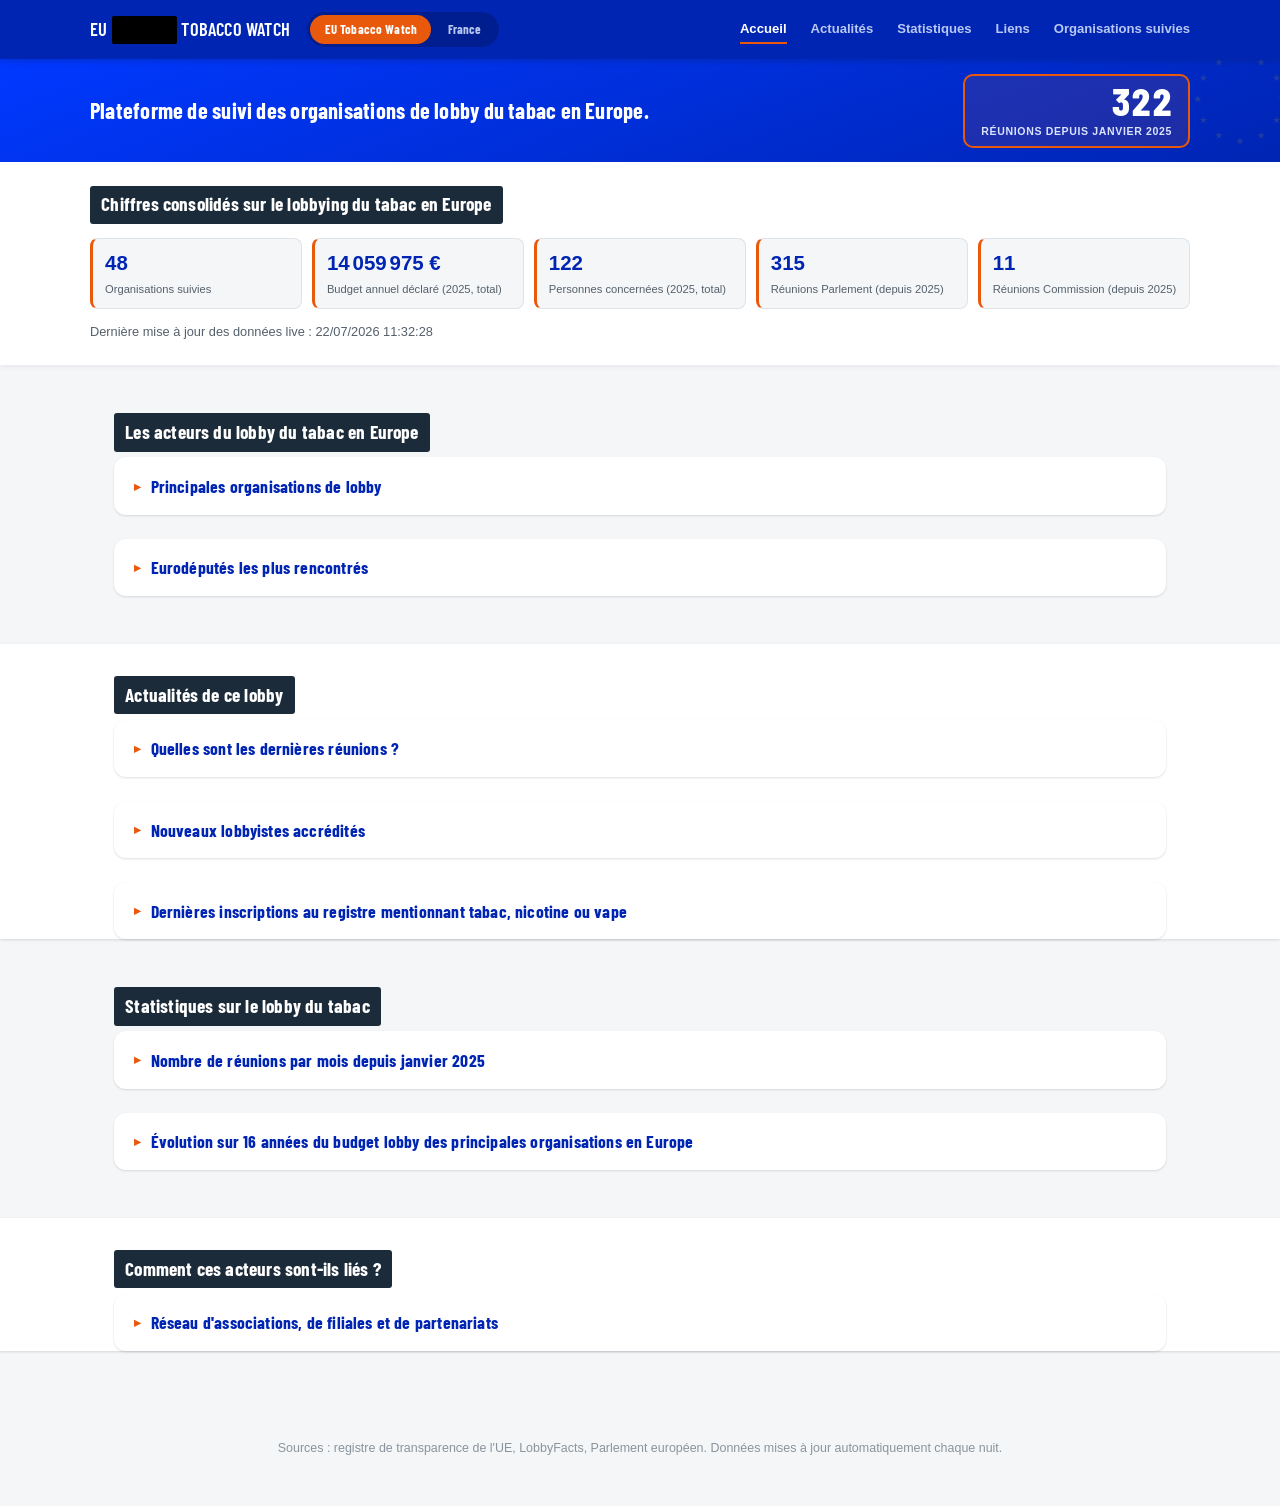
==== commit 11673916: "Ajoute le volet France (onglets EU/France + page acteurs HATVP/DGS) - Barre d'onglets "EU Tobacco Wa" ====
--- a/index.html
+++ b/index.html
@@ -22,7 +22,13 @@
 
 <nav class="site-nav" id="top">
   <div class="banner-inner">
-    <a href="index.html" class="nav-brand">EU <span class="redacted">████</span> TOBACCO WATCH</a>
+    <div class="nav-brand-group">
+      <a href="index.html" class="nav-brand">EU <span class="redacted">████</span> TOBACCO WATCH</a>
+      <div class="site-tabs">
+        <a href="index.html" class="site-tab active">EU Tobacco Watch</a>
+        <a href="france.html" class="site-tab">France</a>
+      </div>
+    </div>
     <div class="nav-links">
       <a href="#top" class="nav-link active">Accueil</a>
       <a href="#actualites" class="nav-link">Actualités</a>
--- a/styles.css
+++ b/styles.css
@@ -35,6 +35,12 @@
   gap: 1rem;
   flex-wrap: wrap;
 }
+.nav-brand-group {
+  display: flex;
+  align-items: center;
+  gap: 1.1rem;
+  flex-wrap: wrap;
+}
 .nav-brand {
   font-family: var(--font-heading);
   font-weight: 600;
@@ -43,6 +49,31 @@
   color: #fff;
   text-decoration: none;
   white-space: nowrap;
+}
+.site-tabs {
+  display: flex;
+  gap: 2px;
+  background: rgba(0, 0, 0, 0.2);
+  border-radius: 999px;
+  padding: 3px;
+  flex: 0 0 auto;
+}
+.site-tab {
+  padding: 0.32rem 0.9rem;
+  border-radius: 999px;
+  font-family: var(--font-heading);
+  font-size: 0.8rem;
+  font-weight: 700;
+  letter-spacing: 0.01em;
+  color: #b9c8f2;
+  text-decoration: none;
+  white-space: nowrap;
+  transition: background 0.15s ease, color 0.15s ease;
+}
+.site-tab:hover { color: #fff; }
+.site-tab.active {
+  background: var(--orange);
+  color: #fff;
 }
 .nav-links {
   display: flex;
@@ -563,6 +594,20 @@
   color: var(--muted);
   font-size: 0.76rem;
 }
+.fr-notes {
+  margin-top: 1.25rem;
+  padding: 1rem 1.25rem;
+  background: #fff7e6;
+  border: 1px solid #f0d68a;
+  border-radius: 8px;
+  font-size: 0.8rem;
+  color: #6b5217;
+}
+.fr-notes p { margin: 0 0 0.6rem; }
+.fr-notes p:last-child { margin-bottom: 0; }
+.fr-notes sup { font-weight: 700; margin-right: 0.1rem; }
+table sup { font-weight: 700; color: var(--orange); margin-left: 0.1rem; }
+
 .org-links-detail {
   margin-top: 1rem;
   padding: 1rem 1.25rem;
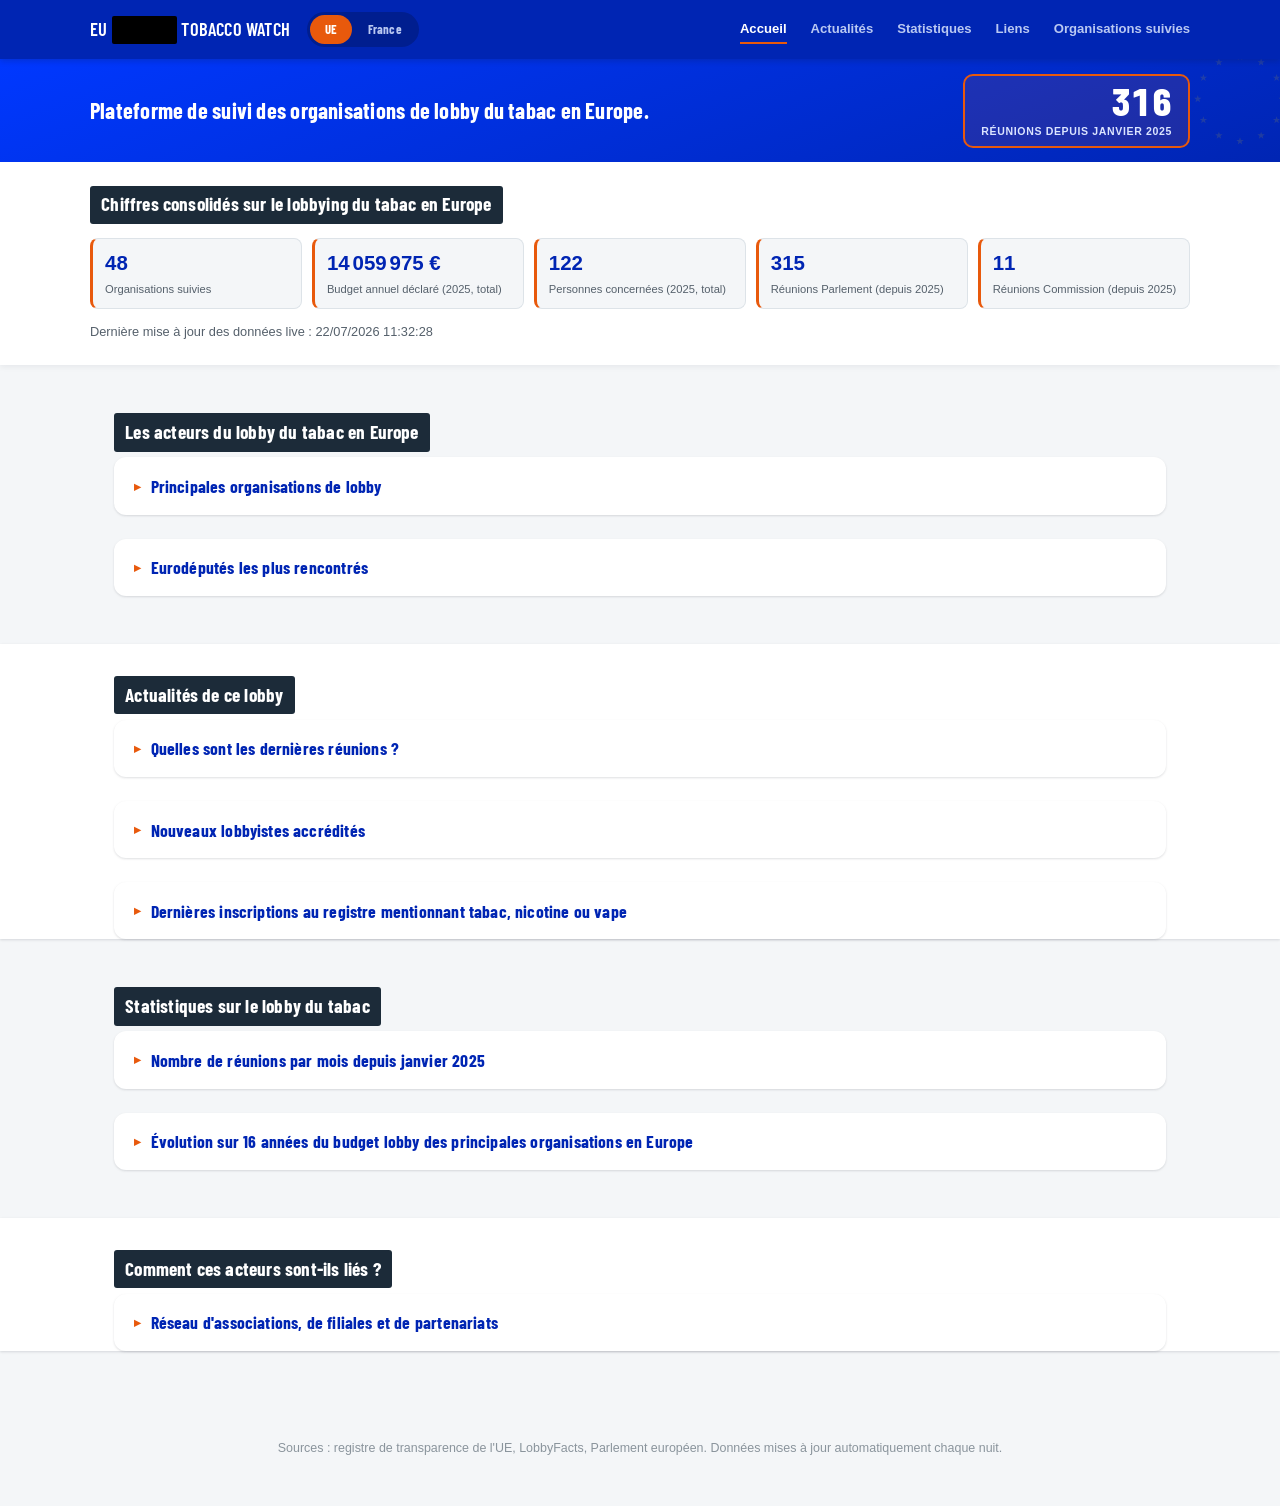
==== commit 09bdc7d4: "Historique HATVP/DGS (2019-2025) + ligne Total + onglet UE Generalise le parseur DGS 2022/2023 (44+3" ====
--- a/index.html
+++ b/index.html
@@ -25,7 +25,7 @@
     <div class="nav-brand-group">
       <a href="index.html" class="nav-brand">EU <span class="redacted">████</span> TOBACCO WATCH</a>
       <div class="site-tabs">
-        <a href="index.html" class="site-tab active">EU Tobacco Watch</a>
+        <a href="index.html" class="site-tab active">UE</a>
         <a href="france.html" class="site-tab">France</a>
       </div>
     </div>
--- a/styles.css
+++ b/styles.css
@@ -607,6 +607,32 @@
 .fr-notes p:last-child { margin-bottom: 0; }
 .fr-notes sup { font-weight: 700; margin-right: 0.1rem; }
 table sup { font-weight: 700; color: var(--orange); margin-left: 0.1rem; }
+
+.fr-history-toggle {
+  display: inline-block;
+  margin-right: 0.5rem;
+  padding: 0.1rem 0.5rem;
+  font-size: 0.75rem;
+  font-weight: 600;
+  color: var(--blue-dark);
+  background: #eef2ff;
+  border: 1px solid #c7d2fe;
+  border-radius: 999px;
+  cursor: pointer;
+}
+.fr-history-toggle:hover { background: #dbe4ff; }
+.fr-history-row td {
+  background: #f9fbfc;
+  padding: 0.7rem 1rem;
+}
+.fr-history-years { margin: 0; font-size: 0.85rem; }
+.fr-history-year { white-space: nowrap; margin-right: 0.4rem; }
+.fr-history-delta { color: #6b7280; font-size: 0.8rem; }
+
+.fr-total-row td {
+  background: #eef2ff;
+  border-bottom: 2px solid var(--blue);
+}
 
 .org-links-detail {
   margin-top: 1rem;
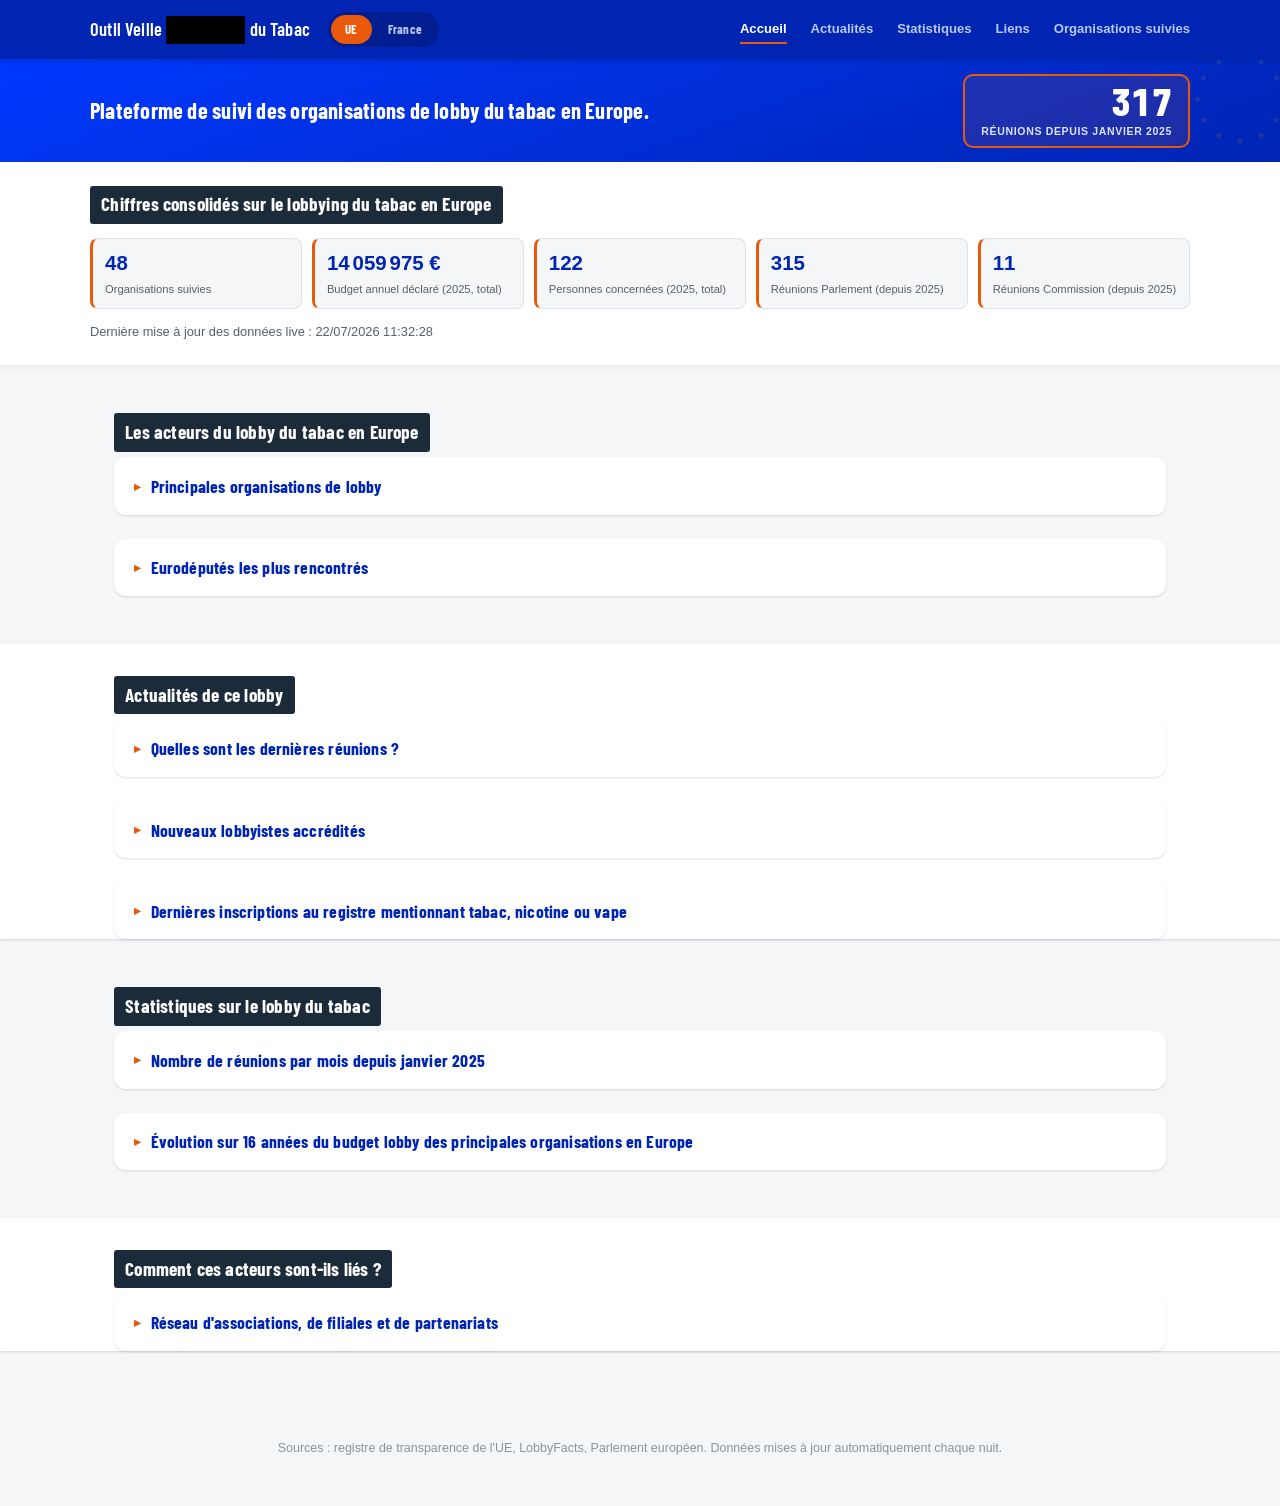
==== commit b717245a: "Renomme le titre principal en "Outil Veille Lobby du Tabac" Remplace "EU ████ TOBACCO WATCH" par "Ou" ====
--- a/index.html
+++ b/index.html
@@ -23,7 +23,7 @@
 <nav class="site-nav" id="top">
   <div class="banner-inner">
     <div class="nav-brand-group">
-      <a href="index.html" class="nav-brand">EU <span class="redacted">████</span> TOBACCO WATCH</a>
+      <a href="index.html" class="nav-brand">Outil Veille <span class="redacted">█████</span> du Tabac</a>
       <div class="site-tabs">
         <a href="index.html" class="site-tab active">UE</a>
         <a href="france.html" class="site-tab">France</a>
